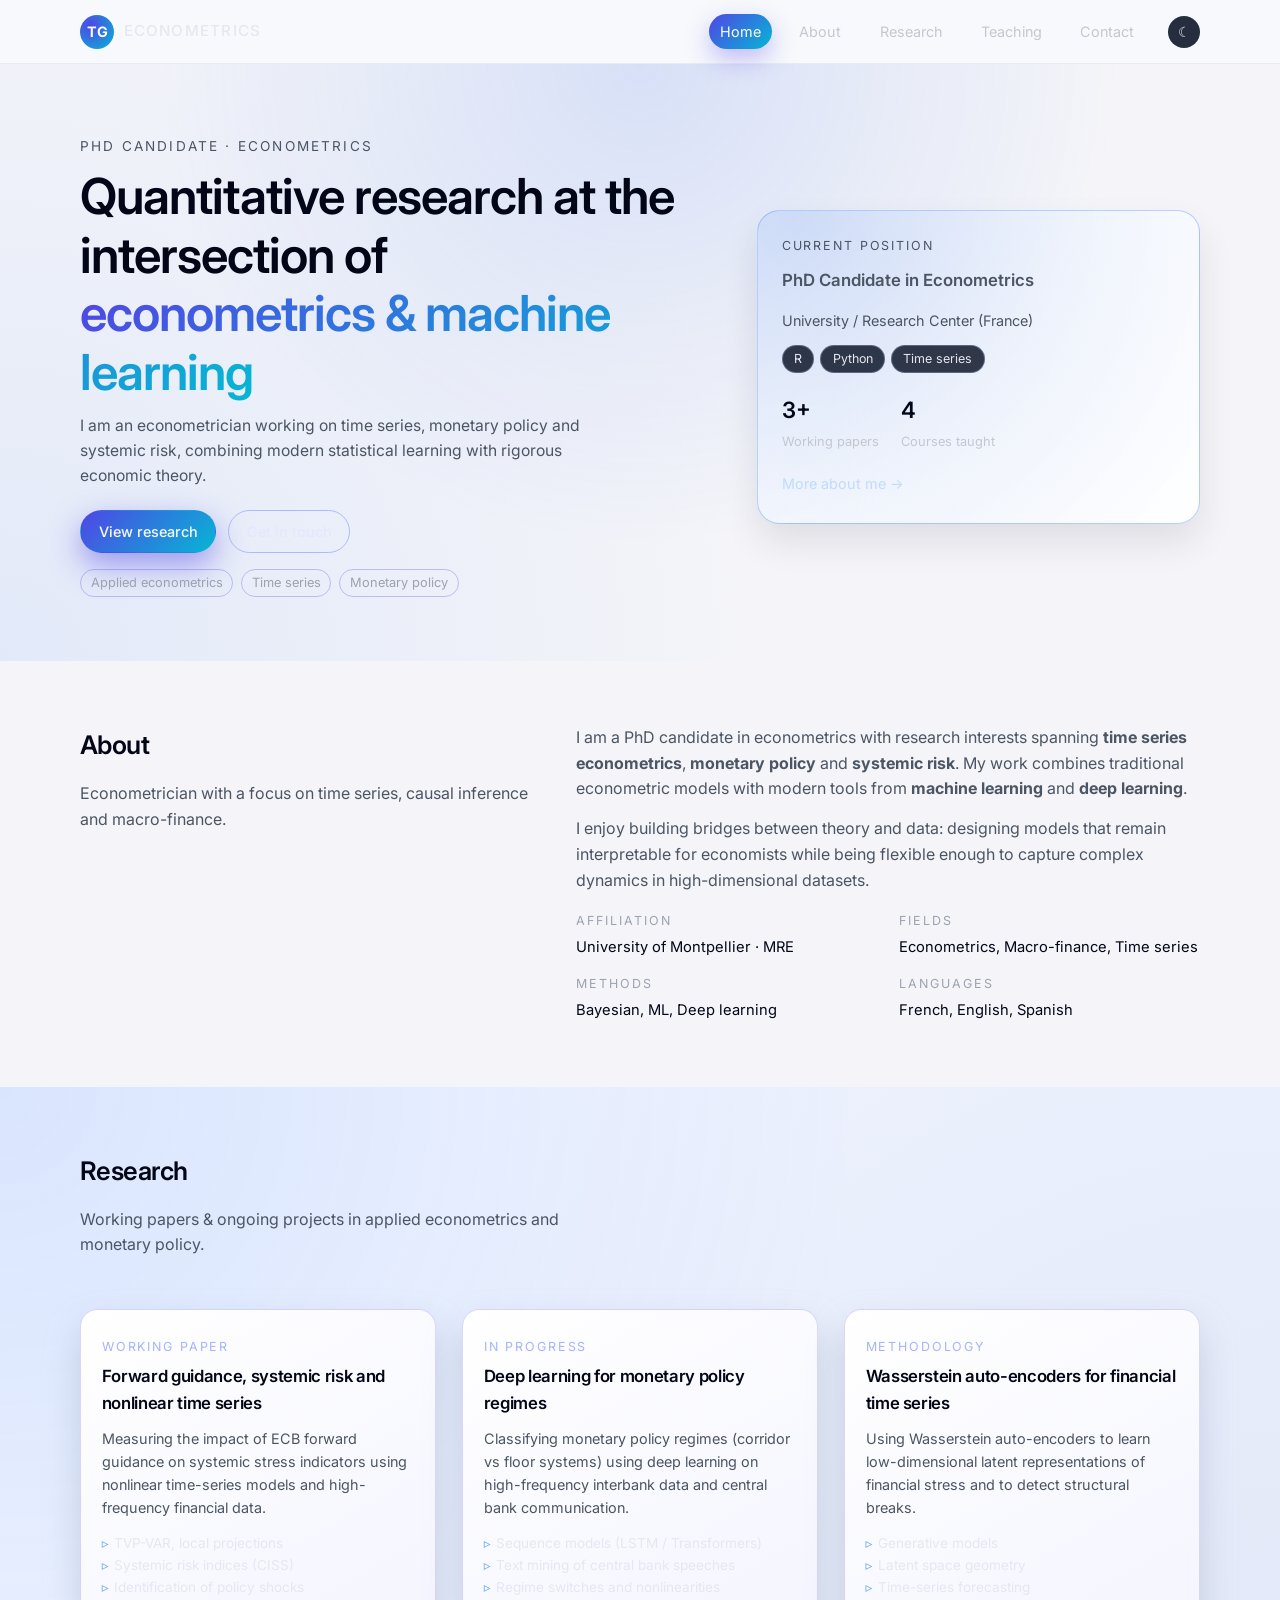
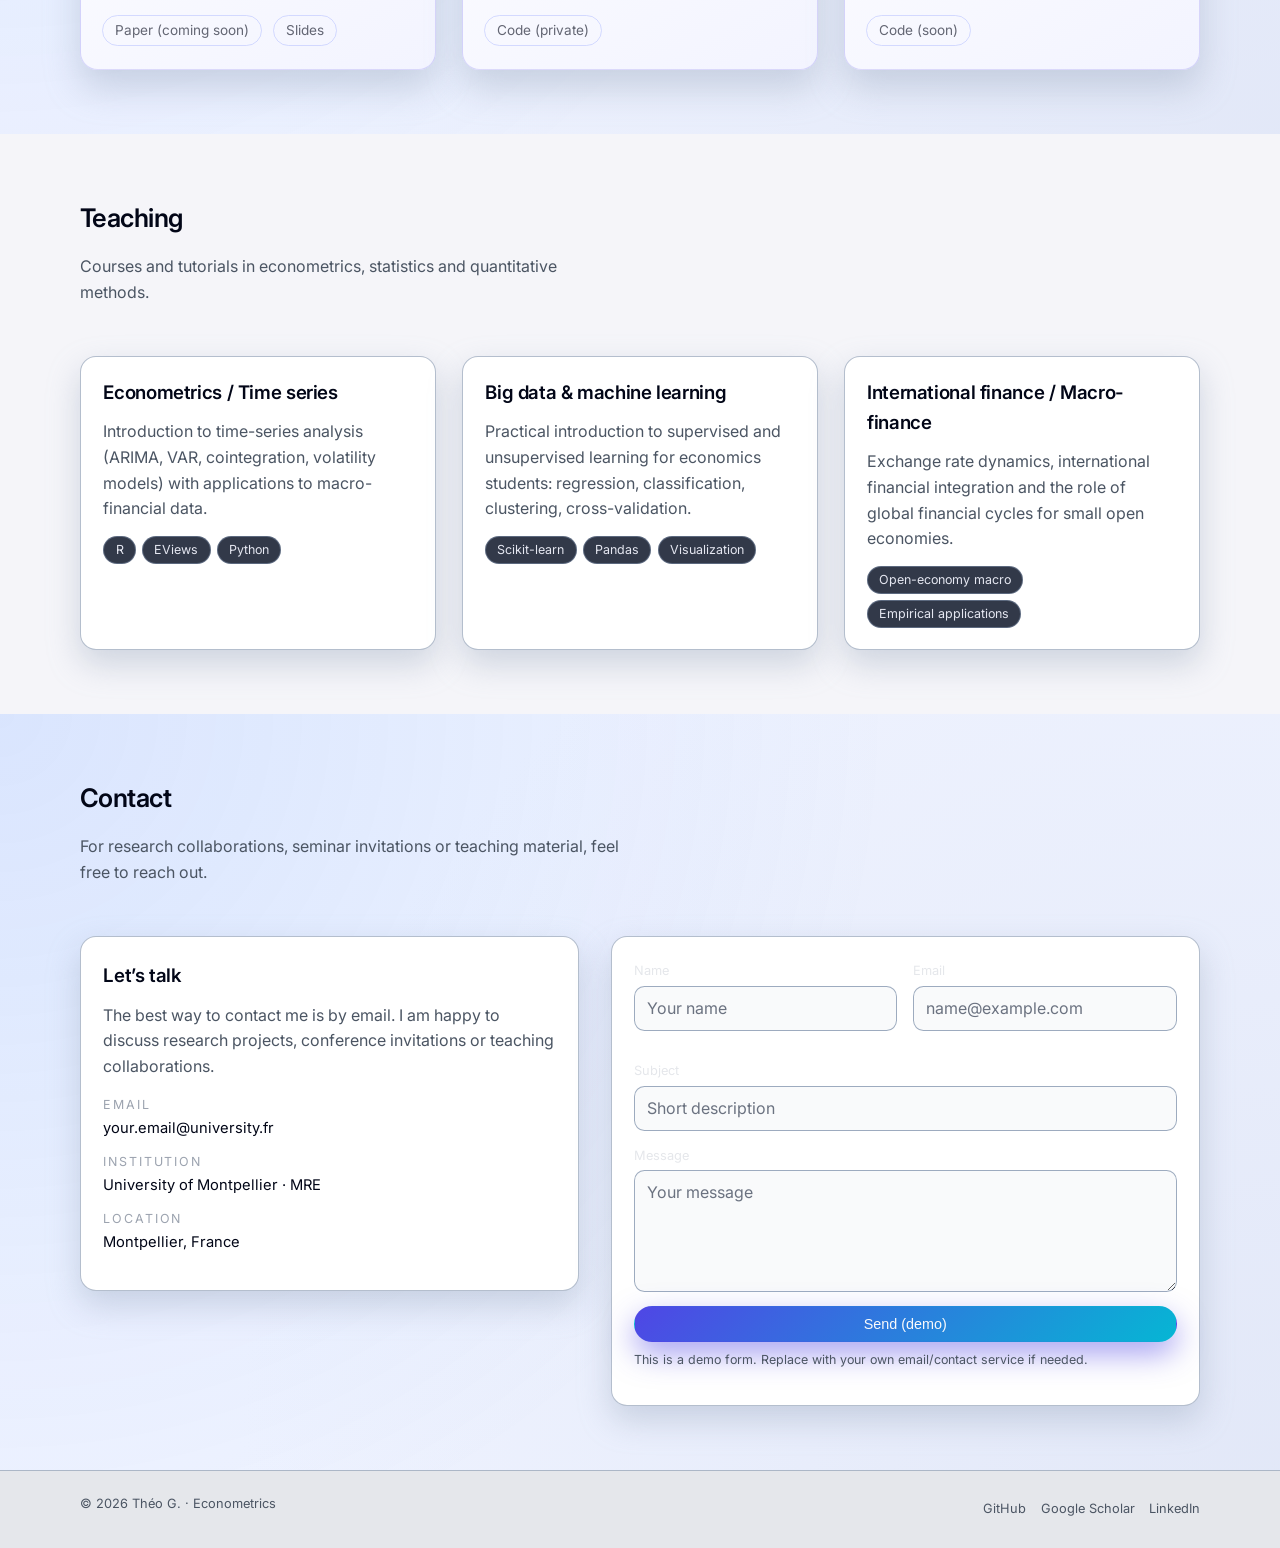
==== index.html @ ad85ff0b "Move website files to repository root for GitHub Pages" ====
<!DOCTYPE html>
<html lang="en">
<head>
  <meta charset="UTF-8" />
  <meta name="viewport" content="width=device-width, initial-scale=1.0" />
  <title>Théo G. | PhD Candidate in Econometrics</title>
  <meta name="description" content="Personal website of a PhD candidate in econometrics: research, teaching, and projects in applied econometrics and machine learning." />
  <link rel="stylesheet" href="style.css" />
  <link rel="preconnect" href="https://fonts.googleapis.com" />
  <link rel="preconnect" href="https://fonts.gstatic.com" crossorigin />
  <link href="https://fonts.googleapis.com/css2?family=Inter:wght@300;400;500;600;700&display=swap" rel="stylesheet" />
  <script defer src="script.js"></script>
</head>
<body>
  <!-- ================= HEADER / NAV ================= -->
  <header class="site-header">
    <div class="container header-inner">
      <div class="logo">
        <span class="logo-symbol">TG</span>
        <span class="logo-text">Econometrics</span>
      </div>

      <button class="nav-toggle" aria-label="Toggle navigation">
        <span class="nav-toggle-bar"></span>
        <span class="nav-toggle-bar"></span>
      </button>

      <nav class="site-nav">
        <a href="#hero" class="nav-link active">Home</a>
        <a href="#about" class="nav-link">About</a>
        <a href="#research" class="nav-link">Research</a>
        <a href="#teaching" class="nav-link">Teaching</a>
        <a href="#contact" class="nav-link">Contact</a>
        <button class="theme-toggle" aria-label="Toggle dark mode">
          <span class="theme-icon">☾</span>
        </button>
      </nav>
    </div>
  </header>

  <!-- ================= HERO ================= -->
  <main>
    <section id="hero" class="hero">
      <div class="container hero-inner">
        <div class="hero-text fade-in">
          <p class="hero-overline">PhD Candidate · Econometrics</p>
          <h1>Quantitative research at the intersection of<br><span class="accent">econometrics & machine learning</span></h1>
          <p class="hero-subtitle">
            I am an econometrician working on time series, monetary policy and systemic risk,
            combining modern statistical learning with rigorous economic theory.
          </p>
          <div class="hero-actions">
            <a href="#research" class="btn primary">View research</a>
            <a href="#contact" class="btn ghost">Get in touch</a>
          </div>
          <div class="hero-meta">
            <span>Applied econometrics</span>
            <span>Time series</span>
            <span>Monetary policy</span>
          </div>
        </div>
        <div class="hero-card fade-in delay-1">
          <div class="hero-card-inner">
            <p class="hero-card-title">Current position</p>
            <p class="hero-card-main">PhD Candidate in Econometrics</p>
            <p class="hero-card-sub">University / Research Center (France)</p>
            <div class="hero-pill-row">
              <span class="pill">R</span>
              <span class="pill">Python</span>
              <span class="pill">Time series</span>
            </div>
            <div class="hero-stats">
              <div class="stat">
                <span class="stat-value">3+</span>
                <span class="stat-label">Working papers</span>
              </div>
              <div class="stat">
                <span class="stat-value">4</span>
                <span class="stat-label">Courses taught</span>
              </div>
            </div>
            <a href="#about" class="hero-card-link">More about me →</a>
          </div>
        </div>
      </div>
    </section>

    <!-- ================= ABOUT ================= -->
    <section id="about" class="section">
      <div class="container section-inner two-columns">
        <div class="section-header fade-in">
          <h2>About</h2>
          <p class="section-subtitle">
            Econometrician with a focus on time series, causal inference and macro-finance.
          </p>
        </div>
        <div class="section-content fade-in delay-1">
          <p>
            I am a PhD candidate in econometrics with research interests spanning
            <strong>time series econometrics</strong>, <strong>monetary policy</strong> and
            <strong>systemic risk</strong>. My work combines traditional econometric models
            with modern tools from <strong>machine learning</strong> and
            <strong>deep learning</strong>.
          </p>
          <p>
            I enjoy building bridges between theory and data: designing models that remain
            interpretable for economists while being flexible enough to capture complex
            dynamics in high-dimensional datasets.
          </p>
          <div class="info-grid">
            <div class="info-item">
              <span class="info-label">Affiliation</span>
              <span class="info-value">University of Montpellier · MRE</span>
            </div>
            <div class="info-item">
              <span class="info-label">Fields</span>
              <span class="info-value">Econometrics, Macro-finance, Time series</span>
            </div>
            <div class="info-item">
              <span class="info-label">Methods</span>
              <span class="info-value">Bayesian, ML, Deep learning</span>
            </div>
            <div class="info-item">
              <span class="info-label">Languages</span>
              <span class="info-value">French, English, Spanish</span>
            </div>
          </div>
        </div>
      </div>
    </section>

    <!-- ================= RESEARCH ================= -->
    <section id="research" class="section section-alt">
      <div class="container section-inner">
        <div class="section-header fade-in">
          <h2>Research</h2>
          <p class="section-subtitle">
            Working papers & ongoing projects in applied econometrics and monetary policy.
          </p>
        </div>

        <div class="cards-grid">
          <article class="card fade-in delay-1">
            <div class="card-tag">Working paper</div>
            <h3 class="card-title">Forward guidance, systemic risk and nonlinear time series</h3>
            <p class="card-text">
              Measuring the impact of ECB forward guidance on systemic stress indicators
              using nonlinear time-series models and high-frequency financial data.
            </p>
            <ul class="card-meta-list">
              <li>TVP-VAR, local projections</li>
              <li>Systemic risk indices (CISS)</li>
              <li>Identification of policy shocks</li>
            </ul>
            <div class="card-links">
              <a href="#" class="card-link disabled">Paper (coming soon)</a>
              <a href="#" class="card-link disabled">Slides</a>
            </div>
          </article>

          <article class="card fade-in delay-2">
            <div class="card-tag">In progress</div>
            <h3 class="card-title">Deep learning for monetary policy regimes</h3>
            <p class="card-text">
              Classifying monetary policy regimes (corridor vs floor systems) using
              deep learning on high-frequency interbank data and central bank communication.
            </p>
            <ul class="card-meta-list">
              <li>Sequence models (LSTM / Transformers)</li>
              <li>Text mining of central bank speeches</li>
              <li>Regime switches and nonlinearities</li>
            </ul>
            <div class="card-links">
              <a href="#" class="card-link disabled">Code (private)</a>
            </div>
          </article>

          <article class="card fade-in delay-3">
            <div class="card-tag">Methodology</div>
            <h3 class="card-title">Wasserstein auto-encoders for financial time series</h3>
            <p class="card-text">
              Using Wasserstein auto-encoders to learn low-dimensional latent
              representations of financial stress and to detect structural breaks.
            </p>
            <ul class="card-meta-list">
              <li>Generative models</li>
              <li>Latent space geometry</li>
              <li>Time-series forecasting</li>
            </ul>
            <div class="card-links">
              <a href="#" class="card-link disabled">Code (soon)</a>
            </div>
          </article>
        </div>
      </div>
    </section>

    <!-- ================= TEACHING ================= -->
    <section id="teaching" class="section">
      <div class="container section-inner">
        <div class="section-header fade-in">
          <h2>Teaching</h2>
          <p class="section-subtitle">
            Courses and tutorials in econometrics, statistics and quantitative methods.
          </p>
        </div>

        <div class="teaching-grid">
          <div class="teaching-item fade-in delay-1">
            <h3>Econometrics / Time series</h3>
            <p>
              Introduction to time-series analysis (ARIMA, VAR, cointegration, volatility models)
              with applications to macro-financial data.
            </p>
            <ul class="pill-list">
              <li class="pill">R</li>
              <li class="pill">EViews</li>
              <li class="pill">Python</li>
            </ul>
          </div>
          <div class="teaching-item fade-in delay-2">
            <h3>Big data & machine learning</h3>
            <p>
              Practical introduction to supervised and unsupervised learning for economics
              students: regression, classification, clustering, cross-validation.
            </p>
            <ul class="pill-list">
              <li class="pill">Scikit-learn</li>
              <li class="pill">Pandas</li>
              <li class="pill">Visualization</li>
            </ul>
          </div>
          <div class="teaching-item fade-in delay-3">
            <h3>International finance / Macro-finance</h3>
            <p>
              Exchange rate dynamics, international financial integration and the role
              of global financial cycles for small open economies.
            </p>
            <ul class="pill-list">
              <li class="pill">Open-economy macro</li>
              <li class="pill">Empirical applications</li>
            </ul>
          </div>
        </div>
      </div>
    </section>

    <!-- ================= CONTACT ================= -->
    <section id="contact" class="section section-alt">
      <div class="container section-inner">
        <div class="section-header fade-in">
          <h2>Contact</h2>
          <p class="section-subtitle">
            For research collaborations, seminar invitations or teaching material, feel free to reach out.
          </p>
        </div>

        <div class="contact-layout">
          <div class="contact-card fade-in delay-1">
            <h3>Let’s talk</h3>
            <p>
              The best way to contact me is by email. I am happy to discuss research projects,
              conference invitations or teaching collaborations.
            </p>
            <ul class="contact-list">
              <li>
                <span class="contact-label">Email</span>
                <a href="mailto:your.email@university.fr" class="contact-value">your.email@university.fr</a>
              </li>
              <li>
                <span class="contact-label">Institution</span>
                <span class="contact-value">University of Montpellier · MRE</span>
              </li>
              <li>
                <span class="contact-label">Location</span>
                <span class="contact-value">Montpellier, France</span>
              </li>
            </ul>
          </div>

          <form class="contact-form fade-in delay-2" onsubmit="return false;">
            <div class="form-row">
              <div class="form-field">
                <label for="name">Name</label>
                <input id="name" type="text" placeholder="Your name" />
              </div>
              <div class="form-field">
                <label for="email">Email</label>
                <input id="email" type="email" placeholder="name@example.com" />
              </div>
            </div>
            <div class="form-field">
              <label for="subject">Subject</label>
              <input id="subject" type="text" placeholder="Short description" />
            </div>
            <div class="form-field">
              <label for="message">Message</label>
              <textarea id="message" rows="4" placeholder="Your message"></textarea>
            </div>
            <button type="submit" class="btn primary full-width">Send (demo)</button>
            <p class="form-hint">This is a demo form. Replace with your own email/contact service if needed.</p>
          </form>
        </div>
      </div>
    </section>
  </main>

  <!-- ================= FOOTER ================= -->
  <footer class="site-footer">
    <div class="container footer-inner">
      <p>© <span id="year"></span> Théo G. · Econometrics</p>
      <div class="footer-links">
        <a href="https://github.com/your-github" target="_blank" rel="noreferrer">GitHub</a>
        <a href="#" target="_blank" rel="noreferrer">Google Scholar</a>
        <a href="#" target="_blank" rel="noreferrer">LinkedIn</a>
      </div>
    </div>
  </footer>
</body>
</html>
---- style.css ----
/* =============== RESET & BASE =============== */

*,
*::before,
*::after {
  box-sizing: border-box;
}

html {
  scroll-behavior: smooth;
}

body {
  margin: 0;
  font-family: "Inter", system-ui, -apple-system, BlinkMacSystemFont, "Segoe UI", sans-serif;
  background: #050811;
  color: #f5f5f7;
  line-height: 1.6;
}

/* Container */

.container {
  width: min(1120px, 100% - 2.5rem);
  margin-inline: auto;
}

/* Typography */

h1, h2, h3, h4 {
  margin: 0 0 0.6em;
  font-weight: 600;
  letter-spacing: -0.02em;
}

p {
  margin: 0 0 0.9em;
  color: #c4c7d2;
}

a {
  color: inherit;
  text-decoration: none;
}

section {
  scroll-margin-top: 80px;
}

/* =============== HEADER =============== */

.site-header {
  position: sticky;
  top: 0;
  z-index: 100;
  backdrop-filter: blur(16px);
  background: rgba(5, 8, 17, 0.82);
  border-bottom: 1px solid rgba(255, 255, 255, 0.04);
}

.header-inner {
  display: flex;
  align-items: center;
  justify-content: space-between;
  padding-block: 0.9rem;
}

/* Logo */

.logo {
  display: inline-flex;
  align-items: center;
  gap: 0.6rem;
}

.logo-symbol {
  width: 34px;
  height: 34px;
  border-radius: 999px;
  background: radial-gradient(circle at 30% 30%, #4f46e5, #06b6d4);
  display: inline-flex;
  align-items: center;
  justify-content: center;
  font-weight: 700;
  font-size: 0.9rem;
}

.logo-text {
  font-weight: 500;
  font-size: 0.95rem;
  letter-spacing: 0.08em;
  text-transform: uppercase;
  color: #e5e7f1;
}

/* Navigation */

.site-nav {
  display: flex;
  align-items: center;
  gap: 1rem;
}

.nav-link {
  font-size: 0.9rem;
  padding: 0.35rem 0.7rem;
  border-radius: 999px;
  color: #c4c7d2;
  transition: background 0.2s ease, color 0.2s ease, transform 0.15s ease;
}

.nav-link:hover {
  background: rgba(148, 163, 255, 0.18);
  color: #e5e7ff;
  transform: translateY(-1px);
}

.nav-link.active {
  background: linear-gradient(135deg, #4f46e5, #06b6d4);
  color: #fff;
  box-shadow: 0 10px 25px rgba(79, 70, 229, 0.35);
}

/* Theme toggle */

.theme-toggle {
  border: none;
  outline: none;
  cursor: pointer;
  width: 32px;
  height: 32px;
  border-radius: 999px;
  background: rgba(15, 23, 42, 0.9);
  display: inline-flex;
  align-items: center;
  justify-content: center;
  font-size: 0.9rem;
  color: #e5e7f1;
  margin-left: 0.4rem;
  transition: background 0.2s ease, transform 0.15s ease;
}

.theme-toggle:hover {
  background: rgba(30, 64, 175, 0.9);
  transform: translateY(-1px);
}

/* Mobile nav toggle */

.nav-toggle {
  display: none;
  background: none;
  border: none;
  cursor: pointer;
  padding: 0.25rem;
}

.nav-toggle-bar {
  display: block;
  width: 22px;
  height: 2px;
  border-radius: 999px;
  background: #e5e7f1;
  margin: 4px 0;
}

/* =============== HERO =============== */

.hero {
  padding-block: 4.5rem 4rem;
  background: radial-gradient(circle at top, rgba(56, 189, 248, 0.1), transparent 55%),
              radial-gradient(circle at 10% 80%, rgba(129, 140, 248, 0.12), transparent 55%);
}

.hero-inner {
  display: grid;
  grid-template-columns: minmax(0, 2.1fr) minmax(0, 1.5fr);
  gap: 3.5rem;
  align-items: center;
}

.hero-overline {
  font-size: 0.85rem;
  text-transform: uppercase;
  letter-spacing: 0.16em;
  color: #a5b4fc;
  margin-bottom: 0.6rem;
}

.hero h1 {
  font-size: clamp(2.1rem, 2.4vw + 1.4rem, 3.1rem);
  line-height: 1.18;
  margin-bottom: 0.7rem;
}

.accent {
  background-image: linear-gradient(135deg, #4f46e5, #06b6d4);
  -webkit-background-clip: text;
  color: transparent;
}

.hero-subtitle {
  max-width: 34rem;
  font-size: 0.98rem;
}

.hero-actions {
  display: flex;
  flex-wrap: wrap;
  gap: 0.75rem;
  margin-top: 1.4rem;
  margin-bottom: 1rem;
}

.hero-meta {
  display: flex;
  flex-wrap: wrap;
  gap: 0.5rem;
  font-size: 0.8rem;
  color: #9ca3af;
}

.hero-meta span {
  padding: 0.18rem 0.6rem;
  border-radius: 999px;
  border: 1px solid rgba(148, 163, 255, 0.4);
}

/* Hero card */

.hero-card {
  position: relative;
}

.hero-card-inner {
  border-radius: 1.4rem;
  background: radial-gradient(circle at 10% 0, rgba(59, 130, 246, 0.32), rgba(15, 23, 42, 0.98));
  border: 1px solid rgba(148, 163, 255, 0.35);
  padding: 1.6rem 1.5rem;
  box-shadow:
    0 18px 40px rgba(15, 23, 42, 0.75),
    0 0 40px rgba(59, 130, 246, 0.16);
}

.hero-card-title {
  text-transform: uppercase;
  font-size: 0.78rem;
  letter-spacing: 0.15em;
  color: #c7d2fe;
}

.hero-card-main {
  font-size: 1.05rem;
  font-weight: 600;
  margin-top: 0.3rem;
}

.hero-card-sub {
  font-size: 0.9rem;
  color: #e5e7eb;
}

.hero-pill-row {
  display: flex;
  flex-wrap: wrap;
  gap: 0.4rem;
  margin-block: 0.8rem 1.2rem;
}

.pill {
  display: inline-flex;
  align-items: center;
  justify-content: center;
  padding: 0.18rem 0.7rem;
  border-radius: 999px;
  background: rgba(15, 23, 42, 0.85);
  border: 1px solid rgba(191, 219, 254, 0.3);
  font-size: 0.78rem;
  color: #e5e7f1;
}

/* Hero stats */

.hero-stats {
  display: flex;
  gap: 1.4rem;
  margin-bottom: 1.1rem;
}

.stat-value {
  display: block;
  font-size: 1.4rem;
  font-weight: 600;
}

.stat-label {
  font-size: 0.8rem;
  color: #c4c7d2;
}

.hero-card-link {
  font-size: 0.9rem;
  color: #bfdbfe;
}

/* Buttons */

.btn {
  display: inline-flex;
  align-items: center;
  justify-content: center;
  padding: 0.55rem 1.1rem;
  border-radius: 999px;
  font-size: 0.9rem;
  font-weight: 500;
  border: 1px solid transparent;
  cursor: pointer;
  transition: background 0.2s ease, color 0.2s ease, transform 0.15s ease, box-shadow 0.2s ease, border-color 0.2s ease;
}

.btn.primary {
  background: linear-gradient(135deg, #4f46e5, #06b6d4);
  color: #f9fafb;
  box-shadow: 0 12px 30px rgba(79, 70, 229, 0.5);
}

.btn.primary:hover {
  transform: translateY(-1px);
  box-shadow: 0 18px 38px rgba(79, 70, 229, 0.55);
}

.btn.ghost {
  background: transparent;
  border-color: rgba(148, 163, 255, 0.7);
  color: #e5e7ff;
}

.btn.ghost:hover {
  background: rgba(30, 64, 175, 0.4);
  transform: translateY(-1px);
}

.btn.full-width {
  width: 100%;
}

/* =============== SECTIONS =============== */

.section {
  padding-block: 4rem;
}

.section-alt {
  background: radial-gradient(circle at 0 0, rgba(30, 64, 175, 0.24), transparent 60%),
              radial-gradient(circle at 100% 100%, rgba(8, 47, 73, 0.36), #020617 70%);
}

.section-inner {
  display: flex;
  flex-direction: column;
  gap: 2.3rem;
}

.section-header h2 {
  font-size: 1.6rem;
}

.section-subtitle {
  max-width: 34rem;
}

/* Two columns */

.two-columns {
  display: grid;
  grid-template-columns: minmax(0, 1.15fr) minmax(0, 1.6fr);
  gap: 3rem;
}

/* Info grid */

.info-grid {
  display: grid;
  grid-template-columns: repeat(auto-fit, minmax(210px, 1fr));
  gap: 0.9rem 1.4rem;
  margin-top: 1.1rem;
}

.info-label {
  display: block;
  font-size: 0.78rem;
  text-transform: uppercase;
  letter-spacing: 0.16em;
  color: #9ca3af;
  margin-bottom: 0.2rem;
}

.info-value {
  font-size: 0.92rem;
}

/* Cards grid (research) */

.cards-grid {
  display: grid;
  grid-template-columns: repeat(auto-fit, minmax(260px, 1fr));
  gap: 1.6rem;
}

.card {
  position: relative;
  border-radius: 1.1rem;
  padding: 1.4rem 1.3rem 1.4rem;
  background: linear-gradient(155deg, rgba(15, 23, 42, 0.98), rgba(15, 23, 42, 0.9));
  border: 1px solid rgba(148, 163, 255, 0.25);
  box-shadow: 0 16px 36px rgba(15, 23, 42, 0.85);
}

.card-tag {
  display: inline-block;
  font-size: 0.78rem;
  text-transform: uppercase;
  letter-spacing: 0.15em;
  color: #a5b4fc;
  margin-bottom: 0.4rem;
}

.card-title {
  font-size: 1.05rem;
}

.card-text {
  font-size: 0.9rem;
}

.card-meta-list {
  list-style: none;
  padding: 0;
  margin: 0.9rem 0 1rem;
  font-size: 0.85rem;
  color: #e5e7f1;
}

.card-meta-list li::before {
  content: "▹";
  color: #60a5fa;
  margin-right: 0.35rem;
}

.card-links {
  display: flex;
  flex-wrap: wrap;
  gap: 0.7rem;
  font-size: 0.85rem;
}

.card-link {
  padding: 0.25rem 0.75rem;
  border-radius: 999px;
  border: 1px solid rgba(148, 163, 255, 0.6);
}

.card-link.disabled {
  opacity: 0.6;
  cursor: default;
}

/* Teaching grid */

.teaching-grid {
  display: grid;
  grid-template-columns: repeat(auto-fit, minmax(260px, 1fr));
  gap: 1.6rem;
}

.teaching-item {
  border-radius: 1rem;
  padding: 1.3rem 1.4rem;
  background: rgba(15, 23, 42, 0.95);
  border: 1px solid rgba(75, 85, 99, 0.8);
}

.pill-list {
  list-style: none;
  padding: 0;
  margin: 0.5rem 0 0;
  display: flex;
  flex-wrap: wrap;
  gap: 0.4rem;
}

/* Contact */

.contact-layout {
  display: grid;
  grid-template-columns: minmax(0, 1.1fr) minmax(0, 1.3fr);
  gap: 2rem;
  align-items: flex-start;
}

.contact-card {
  border-radius: 1rem;
  padding: 1.5rem 1.4rem;
  border: 1px solid rgba(148, 163, 255, 0.4);
  background: rgba(15, 23, 42, 0.95);
  box-shadow: 0 14px 32px rgba(15, 23, 42, 0.9);
}

.contact-list {
  list-style: none;
  padding: 0;
  margin: 1rem 0 0;
}

.contact-list li {
  margin-bottom: 0.7rem;
}

.contact-label {
  display: block;
  font-size: 0.78rem;
  text-transform: uppercase;
  letter-spacing: 0.15em;
  color: #9ca3af;
}

.contact-value {
  font-size: 0.92rem;
}

/* Contact form */

.contact-form {
  border-radius: 1rem;
  padding: 1.5rem 1.4rem;
  background: rgba(15, 23, 42, 0.94);
  border: 1px solid rgba(55, 65, 81, 0.9);
}

.form-row {
  display: grid;
  grid-template-columns: repeat(2, minmax(0, 1fr));
  gap: 1rem;
  margin-bottom: 1rem;
}

.form-field {
  display: flex;
  flex-direction: column;
  gap: 0.25rem;
  margin-bottom: 0.9rem;
}

label {
  font-size: 0.8rem;
  color: #e5e7eb;
}

input,
textarea {
  border-radius: 0.65rem;
  border: 1px solid rgba(75, 85, 99, 0.9);
  background: rgba(15, 23, 42, 0.95);
  padding: 0.55rem 0.75rem;
  font: inherit;
  color: #f9fafb;
  outline: none;
  transition: border-color 0.18s ease, box-shadow 0.18s ease, background 0.18s ease;
}

input::placeholder,
textarea::placeholder {
  color: #6b7280;
}

input:focus,
textarea:focus {
  border-color: #4f46e5;
  box-shadow: 0 0 0 1px rgba(79, 70, 229, 0.4);
}

textarea {
  resize: vertical;
}

.form-hint {
  font-size: 0.78rem;
  color: #9ca3af;
  margin-top: 0.5rem;
}

/* =============== FOOTER =============== */

.site-footer {
  border-top: 1px solid rgba(31, 41, 55, 0.9);
  background: #020617;
  padding-block: 1.4rem;
}

.footer-inner {
  display: flex;
  align-items: center;
  justify-content: space-between;
  gap: 1rem;
  font-size: 0.8rem;
  color: #6b7280;
}

.footer-links {
  display: flex;
  gap: 0.9rem;
}

.footer-links a {
  color: #9ca3af;
}

.footer-links a:hover {
  color: #e5e7eb;
}

/* =============== ANIMATIONS =============== */

.fade-in {
  opacity: 0;
  transform: translateY(14px);
  transition: opacity 0.55s ease, transform 0.55s ease;
}

.fade-in.visible {
  opacity: 1;
  transform: translateY(0);
}

.delay-1 {
  transition-delay: 0.15s;
}

.delay-2 {
  transition-delay: 0.3s;
}

.delay-3 {
  transition-delay: 0.45s;
}

/* =============== LIGHT THEME =============== */

body.light-theme {
  background: #f5f5f9;
  color: #020617;
}

body.light-theme .site-header {
  background: rgba(248, 250, 252, 0.9);
  border-bottom-color: rgba(15, 23, 42, 0.06);
}

body.light-theme .logo-symbol {
  background: radial-gradient(circle at 30% 30%, #4f46e5, #06b6d4);
  color: #f9fafb;
}

body.light-theme p {
  color: #4b5563;
}

body.light-theme .hero {
  background: radial-gradient(circle at top, rgba(37, 99, 235, 0.14), transparent 55%),
              radial-gradient(circle at 0 100%, rgba(59, 130, 246, 0.1), transparent 55%);
}

body.light-theme .hero-card-inner {
  background: radial-gradient(circle at 10% 0, rgba(59, 130, 246, 0.14), #ffffff);
  border-color: rgba(59, 130, 246, 0.35);
  box-shadow: 0 18px 35px rgba(15, 23, 42, 0.1);
}

body.light-theme .hero-meta span {
  border-color: rgba(79, 70, 229, 0.3);
}

body.light-theme .section-alt {
  background: radial-gradient(circle at 0 0, rgba(59, 130, 246, 0.12), transparent 60%),
              radial-gradient(circle at 100% 100%, rgba(37, 99, 235, 0.09), #eff3ff 70%);
}

body.light-theme .card {
  background: linear-gradient(150deg, #ffffff, #f3f4ff);
  border-color: rgba(79, 70, 229, 0.2);
  box-shadow: 0 18px 35px rgba(148, 163, 184, 0.4);
}

body.light-theme .teaching-item,
body.light-theme .contact-card,
body.light-theme .contact-form {
  background: #ffffff;
  border-color: rgba(148, 163, 184, 0.7);
  box-shadow: 0 14px 32px rgba(148, 163, 184, 0.4);
}

body.light-theme .site-footer {
  background: #e5e7eb;
  border-top-color: rgba(148, 163, 184, 0.7);
}

body.light-theme .footer-inner {
  color: #4b5563;
}

body.light-theme .footer-links a {
  color: #4b5563;
}

body.light-theme input,
body.light-theme textarea {
  background: #f9fafb;
  border-color: rgba(148, 163, 184, 0.9);
  color: #020617;
}

/* =============== RESPONSIVE =============== */

@media (max-width: 800px) {
  .hero-inner {
    grid-template-columns: 1fr;
  }

  .hero-card {
    order: -1;
  }

  .two-columns,
  .contact-layout {
    grid-template-columns: 1fr;
  }

  .header-inner {
    padding-block: 0.65rem;
  }

  .site-nav {
    position: absolute;
    inset-inline: 0;
    top: 100%;
    background: rgba(5, 8, 17, 0.98);
    padding: 0.5rem 1.25rem 0.9rem;
    flex-direction: column;
    align-items: flex-start;
    transform-origin: top;
    transform: scaleY(0.9);
    opacity: 0;
    pointer-events: none;
    gap: 0.4rem;
    transition: opacity 0.2s ease, transform 0.2s ease;
  }

  body.light-theme .site-nav {
    background: rgba(248, 250, 252, 0.98);
  }

  .site-nav.open {
    opacity: 1;
    pointer-events: auto;
    transform: scaleY(1);
  }

  .theme-toggle {
    align-self: flex-start;
    margin-top: 0.25rem;
  }

  .nav-toggle {
    display: block;
  }
}

@media (max-width: 600px) {
  .container {
    width: min(100% - 1.8rem, 100%);
  }

  .hero {
    padding-block: 3.2rem 3rem;
  }

  .section {
    padding-block: 3rem;
  }

  .hero-meta {
    gap: 0.4rem;
  }

  .hero-meta span {
    font-size: 0.76rem;
  }

  .form-row {
    grid-template-columns: 1fr;
  }

  .footer-inner {
    flex-direction: column;
    align-items: flex-start;
  }
}
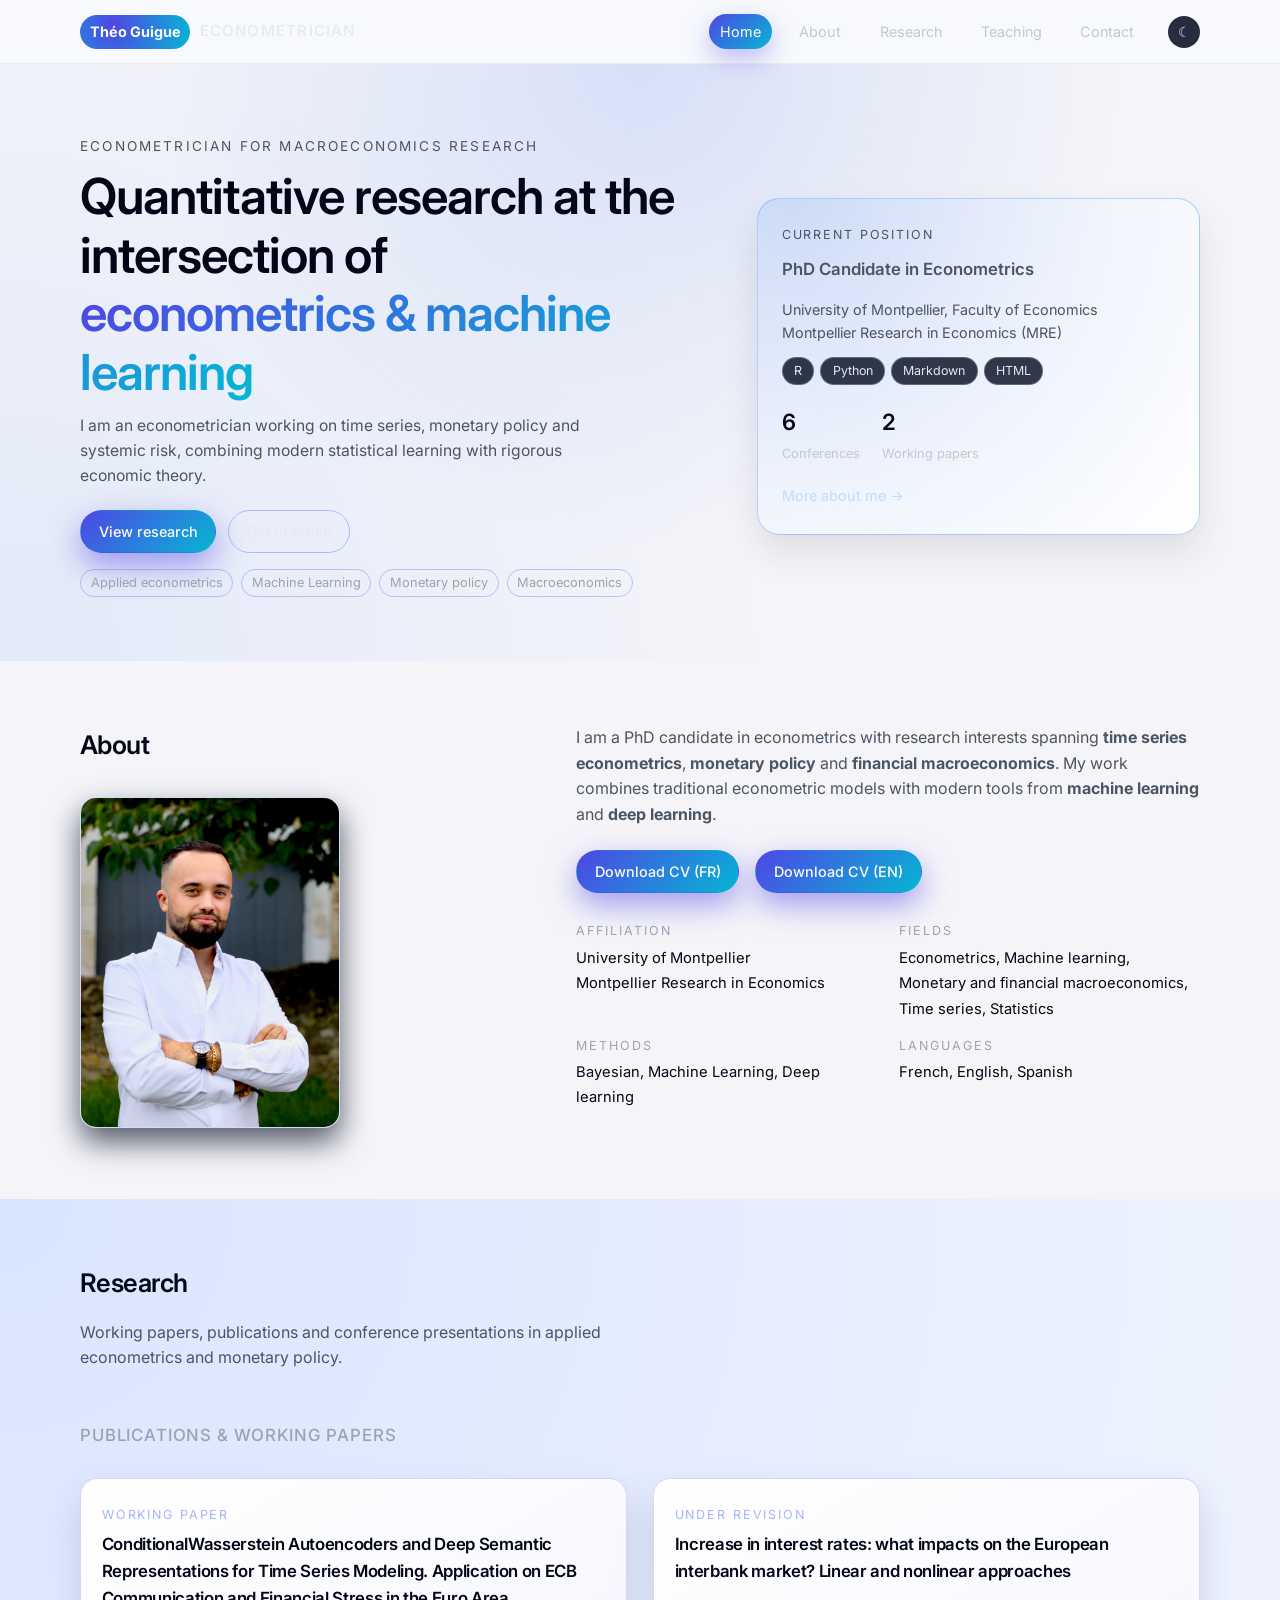
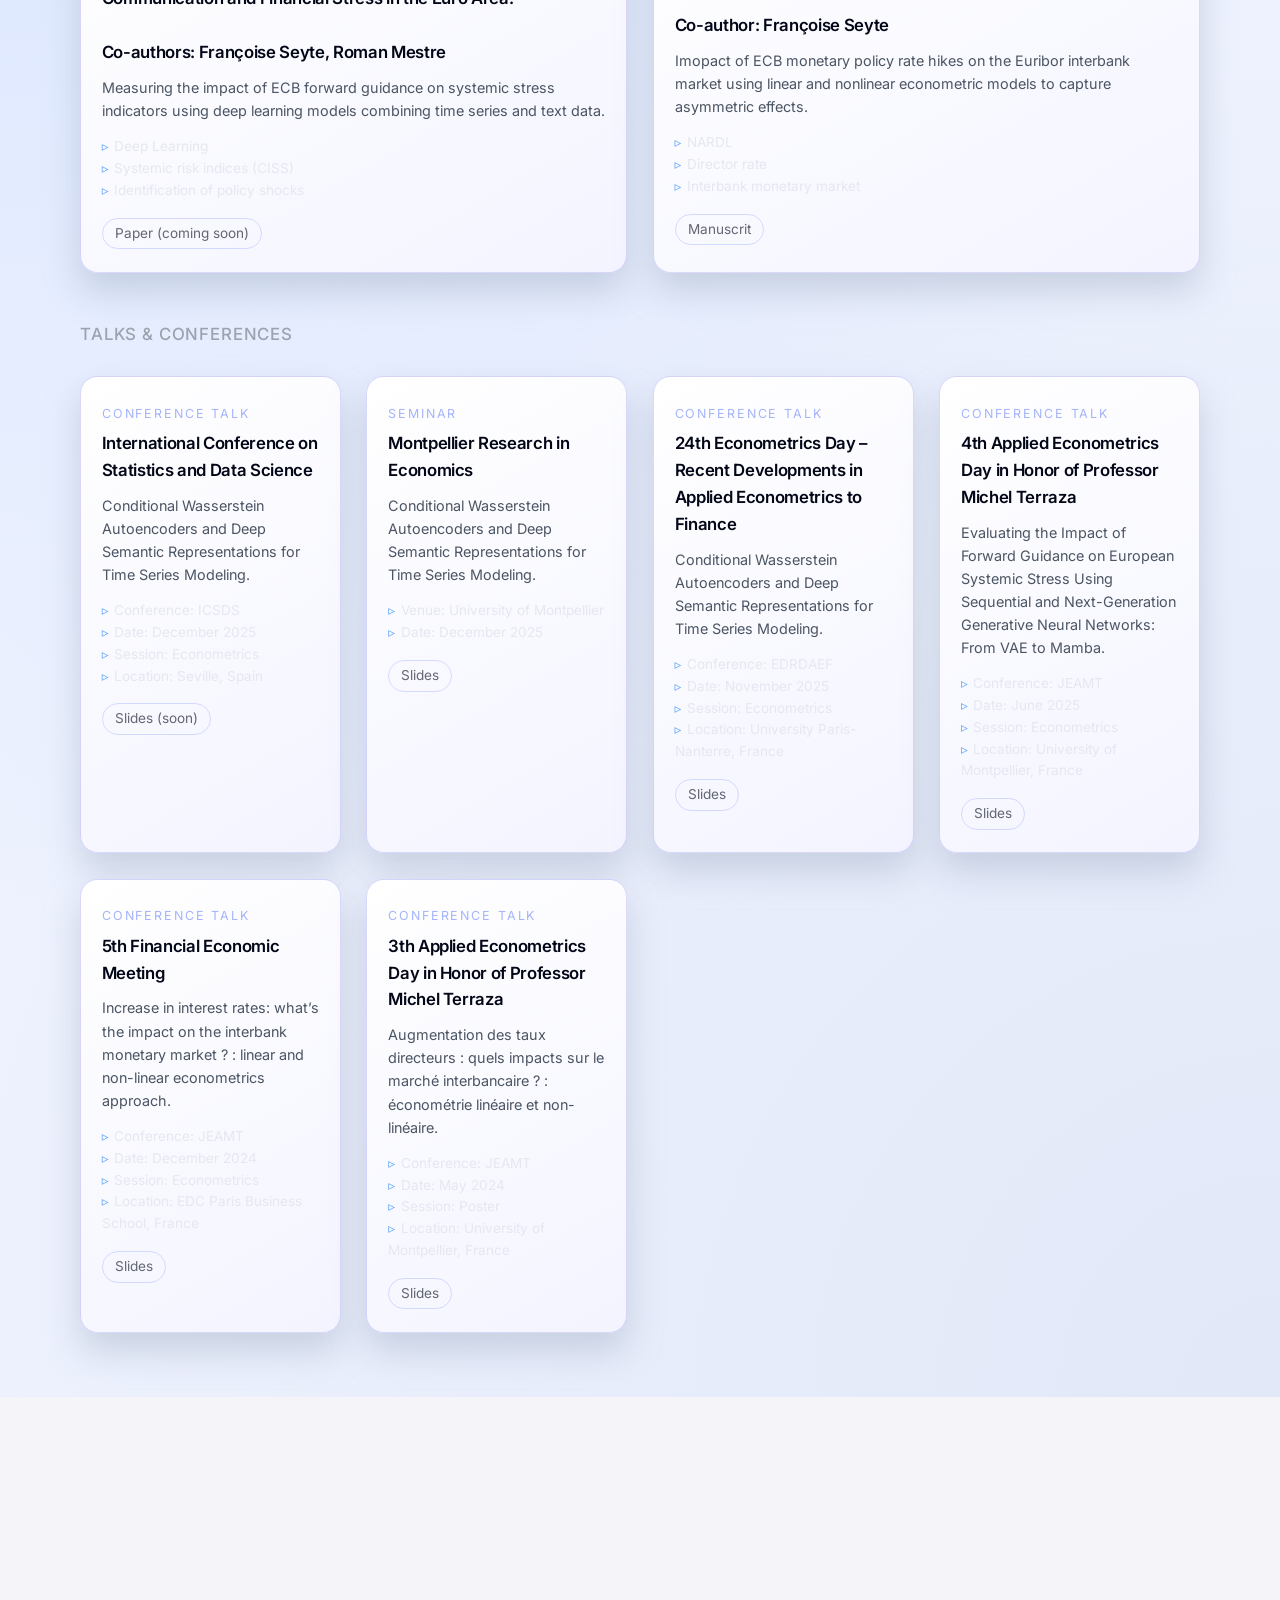
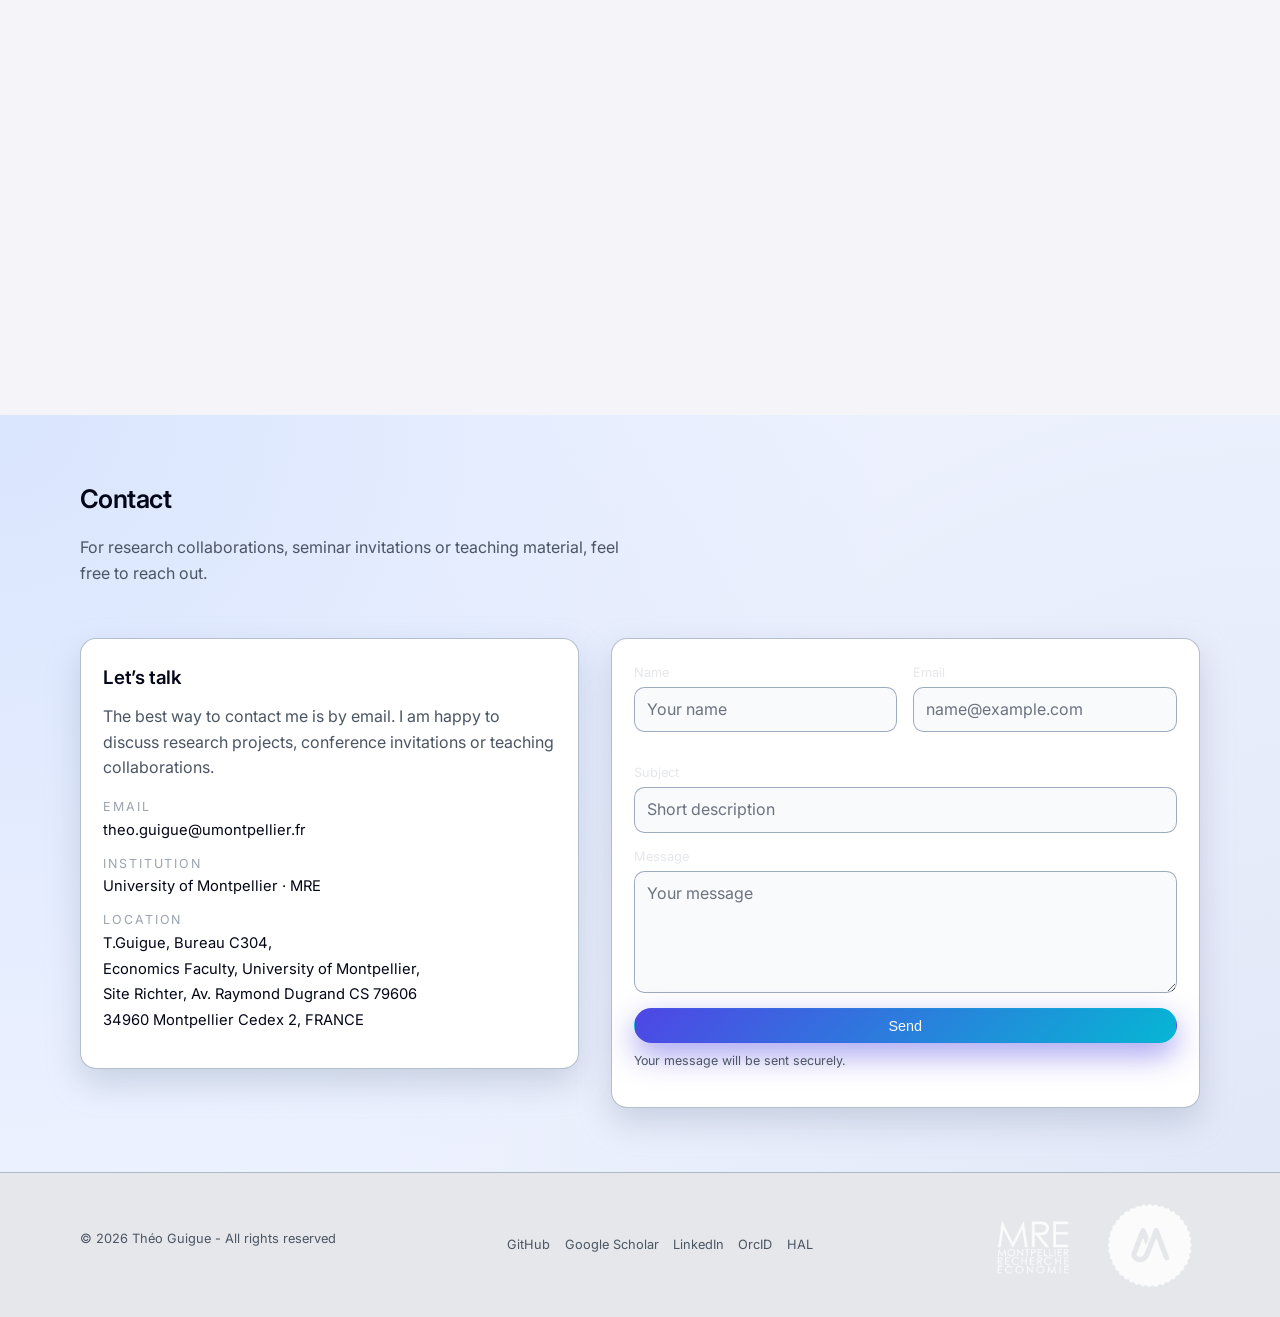
==== commit 56ff9b8f: "Update website: photo, banners, CV buttons, logos, research section" ====
--- a/index.html
+++ b/index.html
@@ -3,7 +3,7 @@
 <head>
   <meta charset="UTF-8" />
   <meta name="viewport" content="width=device-width, initial-scale=1.0" />
-  <title>Théo G. | PhD Candidate in Econometrics</title>
+  <title>Théo Guigue | PhD Candidate in Econometrics</title>
   <meta name="description" content="Personal website of a PhD candidate in econometrics: research, teaching, and projects in applied econometrics and machine learning." />
   <link rel="stylesheet" href="style.css" />
   <link rel="preconnect" href="https://fonts.googleapis.com" />
@@ -16,8 +16,8 @@
   <header class="site-header">
     <div class="container header-inner">
       <div class="logo">
-        <span class="logo-symbol">TG</span>
-        <span class="logo-text">Econometrics</span>
+        <span class="logo-symbol">Théo Guigue</span>
+        <span class="logo-text">Econometrician</span>
       </div>
 
       <button class="nav-toggle" aria-label="Toggle navigation">
@@ -43,7 +43,7 @@
     <section id="hero" class="hero">
       <div class="container hero-inner">
         <div class="hero-text fade-in">
-          <p class="hero-overline">PhD Candidate · Econometrics</p>
+          <p class="hero-overline">Econometrician for macroeconomics research</p>
           <h1>Quantitative research at the intersection of<br><span class="accent">econometrics & machine learning</span></h1>
           <p class="hero-subtitle">
             I am an econometrician working on time series, monetary policy and systemic risk,
@@ -55,29 +55,31 @@
           </div>
           <div class="hero-meta">
             <span>Applied econometrics</span>
-            <span>Time series</span>
+            <span>Machine Learning</span>
             <span>Monetary policy</span>
+            <span>Macroeconomics</span>
           </div>
         </div>
         <div class="hero-card fade-in delay-1">
           <div class="hero-card-inner">
             <p class="hero-card-title">Current position</p>
             <p class="hero-card-main">PhD Candidate in Econometrics</p>
-            <p class="hero-card-sub">University / Research Center (France)</p>
+            <p class="hero-card-sub">University of Montpellier, Faculty of Economics<br>Montpellier Research in Economics (MRE)</p>
             <div class="hero-pill-row">
               <span class="pill">R</span>
               <span class="pill">Python</span>
-              <span class="pill">Time series</span>
+              <span class="pill">Markdown</span>
+              <span class="pill">HTML</span>
             </div>
             <div class="hero-stats">
               <div class="stat">
-                <span class="stat-value">3+</span>
+                <span class="stat-value">6</span>
+                <span class="stat-label">Conferences</span>
+              </div>
+              <div class="stat">
+                <span class="stat-value">2</span>
                 <span class="stat-label">Working papers</span>
               </div>
-              <div class="stat">
-                <span class="stat-value">4</span>
-                <span class="stat-label">Courses taught</span>
-              </div>
             </div>
             <a href="#about" class="hero-card-link">More about me →</a>
           </div>
@@ -85,236 +87,394 @@
       </div>
     </section>
 
-    <!-- ================= ABOUT ================= -->
-    <section id="about" class="section">
-      <div class="container section-inner two-columns">
-        <div class="section-header fade-in">
-          <h2>About</h2>
-          <p class="section-subtitle">
-            Econometrician with a focus on time series, causal inference and macro-finance.
-          </p>
-        </div>
-        <div class="section-content fade-in delay-1">
-          <p>
-            I am a PhD candidate in econometrics with research interests spanning
-            <strong>time series econometrics</strong>, <strong>monetary policy</strong> and
-            <strong>systemic risk</strong>. My work combines traditional econometric models
-            with modern tools from <strong>machine learning</strong> and
-            <strong>deep learning</strong>.
-          </p>
-          <p>
-            I enjoy building bridges between theory and data: designing models that remain
-            interpretable for economists while being flexible enough to capture complex
-            dynamics in high-dimensional datasets.
-          </p>
-          <div class="info-grid">
-            <div class="info-item">
-              <span class="info-label">Affiliation</span>
-              <span class="info-value">University of Montpellier · MRE</span>
-            </div>
-            <div class="info-item">
-              <span class="info-label">Fields</span>
-              <span class="info-value">Econometrics, Macro-finance, Time series</span>
-            </div>
-            <div class="info-item">
-              <span class="info-label">Methods</span>
-              <span class="info-value">Bayesian, ML, Deep learning</span>
-            </div>
-            <div class="info-item">
-              <span class="info-label">Languages</span>
-              <span class="info-value">French, English, Spanish</span>
-            </div>
-          </div>
-        </div>
-      </div>
-    </section>
+ <!-- ================= ABOUT ================= -->
+<section id="about" class="section">
+  <div class="container section-inner two-columns">
+    <div class="section-header fade-in">
+      <h2>About</h2>
+      <img class="about-photo" src="images/portrait.jpg" alt="Portrait of Théo Guigue">
+    </div>
+
+    <div class="section-content fade-in delay-1">
+      <p>
+        I am a PhD candidate in econometrics with research interests spanning
+        <strong>time series econometrics</strong>, <strong>monetary policy</strong> and
+        <strong>financial macroeconomics</strong>. My work combines traditional econometric models
+        with modern tools from <strong>machine learning</strong> and
+        <strong>deep learning</strong>.
+      </p>
+
+      <!-- 🔥 BOUTONS CV 🔥 -->
+      <div class="cv-buttons">
+        <a href="cv/cv_english.pdf" class="btn primary" target="_blank">Download CV (FR)</a>
+        <a href="cv/cv_french.pdf" class="btn primary" target="_blank">Download CV (EN)</a>
+      </div>
+
+      <div class="info-grid">
+        <div class="info-item">
+          <span class="info-label">Affiliation</span>
+          <span class="info-value">University of Montpellier<br>Montpellier Research in Economics</span>
+        </div>
+        <div class="info-item">
+          <span class="info-label">Fields</span>
+          <span class="info-value">Econometrics, Machine learning, Monetary and financial macroeconomics, Time series, Statistics</span>
+        </div>
+        <div class="info-item">
+          <span class="info-label">Methods</span>
+          <span class="info-value">Bayesian, Machine Learning, Deep learning</span>
+        </div>
+        <div class="info-item">
+          <span class="info-label">Languages</span>
+          <span class="info-value">French, English, Spanish</span>
+        </div>
+      </div>
+    </div>
+  </div>
+</section>
+
 
     <!-- ================= RESEARCH ================= -->
-    <section id="research" class="section section-alt">
-      <div class="container section-inner">
-        <div class="section-header fade-in">
-          <h2>Research</h2>
-          <p class="section-subtitle">
-            Working papers & ongoing projects in applied econometrics and monetary policy.
-          </p>
-        </div>
-
+<section id="research" class="section section-alt">
+  <div class="container section-inner">
+    <div class="section-header fade-in">
+      <h2>Research</h2>
+      <p class="section-subtitle">
+        Working papers, publications and conference presentations in applied econometrics and monetary policy.
+      </p>
+    </div>
+
+    <div class="research-layout">
+      <!-- ========= Publications & Working Papers ========= -->
+      <div class="research-column fade-in delay-1">
+        <h3 class="research-subtitle">Publications & Working Papers</h3>
         <div class="cards-grid">
-          <article class="card fade-in delay-1">
+          <article class="card">
             <div class="card-tag">Working paper</div>
-            <h3 class="card-title">Forward guidance, systemic risk and nonlinear time series</h3>
+            <h3 class="card-title">ConditionalWasserstein Autoencoders and Deep Semantic Representations for Time Series Modeling. Application on ECB Communication and Financial Stress in the Euro Area.<br><br>Co-authors: Françoise Seyte, Roman Mestre</h3>
             <p class="card-text">
               Measuring the impact of ECB forward guidance on systemic stress indicators
-              using nonlinear time-series models and high-frequency financial data.
-            </p>
-            <ul class="card-meta-list">
-              <li>TVP-VAR, local projections</li>
+              using deep learning models combining time series and text data.
+            </p>
+            <ul class="card-meta-list">
+              <li>Deep Learning</li>
               <li>Systemic risk indices (CISS)</li>
               <li>Identification of policy shocks</li>
             </ul>
             <div class="card-links">
               <a href="#" class="card-link disabled">Paper (coming soon)</a>
+            </div>
+          </article>
+
+          <article class="card">
+            <div class="card-tag">Under revision</div>
+            <h3 class="card-title">Increase in interest rates: what impacts on the European interbank market? Linear and nonlinear approaches<br><br>Co-author: Françoise Seyte</h3>
+            <p class="card-text">
+              Imopact of ECB monetary policy rate hikes on the Euribor interbank market
+              using linear and nonlinear econometric models to capture asymmetric effects.
+            </p>
+            <ul class="card-meta-list">
+              <li>NARDL</li>
+              <li>Director rate</li>
+              <li>Interbank monetary market</li>
+            </ul>
+            <div class="card-links">
+              <a href="#" class="card-link disabled">Manuscrit</a>
+            </div>
+          </article>
+        </div>
+      </div>
+
+      <!-- ========= Talks & Conferences ========= -->
+      <div class="research-column fade-in delay-2">
+        <h3 class="research-subtitle">Talks & Conferences</h3>
+        <div class="cards-grid">
+          <!-- Exemple 1 -->
+          <article class="card">
+            <div class="card-tag">Conference talk</div>
+            <h3 class="card-title">International Conference on Statistics and Data Science</h3>
+            <p class="card-text">
+              Conditional Wasserstein Autoencoders and Deep Semantic Representations for Time Series Modeling.
+            </p>
+            <ul class="card-meta-list">
+              <li>Conference: ICSDS</li>
+              <li>Date: December 2025</li>
+              <li>Session: Econometrics</li>
+              <li>Location: Seville, Spain</li>
+            </ul>
+            <div class="card-links">
+              <a href="slides_conferences/ICSDS25.pdf" class="card-link disabled">Slides (soon)</a>
+            </div>
+          </article>
+
+          <!-- Exemple 2 -->
+          <article class="card">
+            <div class="card-tag">Seminar</div>
+            <h3 class="card-title">Montpellier Research in Economics</h3>
+            <p class="card-text">
+              Conditional Wasserstein Autoencoders and Deep Semantic Representations for Time Series Modeling.
+            </p>
+            <ul class="card-meta-list">
+              <li>Venue: University of Montpellier</li>
+              <li>Date: December 2025</li>
+            </ul>
+            <div class="card-links">
+              <a href="slides_conferences/Séminaire_MRE__dec__2025_.pdf" class="card-link disabled">Slides</a>
+            </div>
+          </article>
+
+          <article class="card">
+            <div class="card-tag">Conference talk</div>
+            <h3 class="card-title">24th Econometrics Day – Recent Developments in Applied Econometrics to Finance</h3>
+            <p class="card-text">
+              Conditional Wasserstein Autoencoders and Deep Semantic Representations for Time Series Modeling.
+            </p>
+            <ul class="card-meta-list">
+              <li>Conference: EDRDAEF</li>
+              <li>Date: November 2025</li>
+              <li>Session: Econometrics</li>
+              <li>Location: University Paris-Nanterre, France</li>
+            </ul>
+            <div class="card-links">
+              <a href="slides_conferences/RDAEF24-2.pdf" class="card-link disabled">Slides</a>
+            </div>
+          </article>
+
+          <article class="card">
+            <div class="card-tag">Conference talk</div>
+            <h3 class="card-title">4th Applied Econometrics Day in Honor of Professor Michel Terraza</h3>
+            <p class="card-text">
+              Evaluating the Impact of Forward Guidance on European Systemic Stress Using Sequential and Next-Generation Generative Neural Networks: From VAE to Mamba.
+            </p>
+            <ul class="card-meta-list">
+              <li>Conference: JEAMT</li>
+              <li>Date: June 2025</li>
+              <li>Session: Econometrics</li>
+              <li>Location: University of Montpellier, France</li>
+            </ul>
+            <div class="card-links">
+              <a href="slides_conferences/JEAMT4.pdf" class="card-link disabled">Slides</a>
+            </div>
+          </article>
+
+          <article class="card">
+            <div class="card-tag">Conference talk</div>
+            <h3 class="card-title">5th Financial Economic Meeting</h3>
+            <p class="card-text">
+              Increase in interest rates: what’s the impact on the interbank monetary market ? : linear and non-linear econometrics approach.
+            </p>
+            <ul class="card-meta-list">
+              <li>Conference: JEAMT</li>
+              <li>Date: December 2024</li>
+              <li>Session: Econometrics</li>
+              <li>Location: EDC Paris Business School, France</li>
+            </ul>
+            <div class="card-links">
+              <a href="slides_conferences/FEM24.pdf" class="card-link disabled">Slides</a>
+            </div>
+          </article>
+
+          <article class="card">
+            <div class="card-tag">Conference talk</div>
+            <h3 class="card-title">3th Applied Econometrics Day in Honor of Professor Michel Terraza</h3>
+            <p class="card-text">
+              Augmentation des taux directeurs : quels impacts sur le marché interbancaire ? : économétrie linéaire et non-linéaire.
+            </p>
+            <ul class="card-meta-list">
+              <li>Conference: JEAMT</li>
+              <li>Date: May 2024</li>
+              <li>Session: Poster</li>
+              <li>Location: University of Montpellier, France</li>
+            </ul>
+            <div class="card-links">
               <a href="#" class="card-link disabled">Slides</a>
             </div>
           </article>
 
-          <article class="card fade-in delay-2">
-            <div class="card-tag">In progress</div>
-            <h3 class="card-title">Deep learning for monetary policy regimes</h3>
-            <p class="card-text">
-              Classifying monetary policy regimes (corridor vs floor systems) using
-              deep learning on high-frequency interbank data and central bank communication.
-            </p>
-            <ul class="card-meta-list">
-              <li>Sequence models (LSTM / Transformers)</li>
-              <li>Text mining of central bank speeches</li>
-              <li>Regime switches and nonlinearities</li>
-            </ul>
-            <div class="card-links">
-              <a href="#" class="card-link disabled">Code (private)</a>
-            </div>
-          </article>
-
-          <article class="card fade-in delay-3">
-            <div class="card-tag">Methodology</div>
-            <h3 class="card-title">Wasserstein auto-encoders for financial time series</h3>
-            <p class="card-text">
-              Using Wasserstein auto-encoders to learn low-dimensional latent
-              representations of financial stress and to detect structural breaks.
-            </p>
-            <ul class="card-meta-list">
-              <li>Generative models</li>
-              <li>Latent space geometry</li>
-              <li>Time-series forecasting</li>
-            </ul>
-            <div class="card-links">
-              <a href="#" class="card-link disabled">Code (soon)</a>
-            </div>
-          </article>
-        </div>
-      </div>
-    </section>
-
-    <!-- ================= TEACHING ================= -->
-    <section id="teaching" class="section">
-      <div class="container section-inner">
-        <div class="section-header fade-in">
-          <h2>Teaching</h2>
-          <p class="section-subtitle">
-            Courses and tutorials in econometrics, statistics and quantitative methods.
-          </p>
-        </div>
-
-        <div class="teaching-grid">
-          <div class="teaching-item fade-in delay-1">
-            <h3>Econometrics / Time series</h3>
-            <p>
-              Introduction to time-series analysis (ARIMA, VAR, cointegration, volatility models)
-              with applications to macro-financial data.
-            </p>
-            <ul class="pill-list">
-              <li class="pill">R</li>
-              <li class="pill">EViews</li>
-              <li class="pill">Python</li>
-            </ul>
+          <!-- Tu pourras dupliquer ce bloc pour chaque nouvelle conférence -->
+          <!--
+          <article class="card">
+            <div class="card-tag">Conference talk</div>
+            <h3 class="card-title">[Title]</h3>
+            <p class="card-text">
+              [Short description of the talk.]
+            </p>
+            <ul class="card-meta-list">
+              <li>Conference: [Name]</li>
+              <li>Year: [Year]</li>
+            </ul>
+            <div class="card-links">
+              <a href="#" class="card-link disabled">Slides</a>
+            </div>
+          </article>
+          -->
+        </div>
+      </div>
+    </div>
+  </div>
+</section>
+
+
+<!-- ================= TEACHING ================= -->
+<section id="teaching" class="section">
+  <div class="container section-inner">
+    <div class="section-header fade-in">
+      <h2>Teaching</h2>
+      <p class="section-subtitle">
+        Courses and tutorials in econometrics, statistics and quantitative methods.
+      </p>
+    </div>
+
+    <div class="teaching-grid">
+
+      <!-- CURRENT -->
+      <div class="teaching-item fade-in delay-1">
+        <h3>
+          Inferential statistics
+          <span class="badge badge-current">Current</span>
+        </h3>
+        <p>
+          Second year, Faculty of Economics.<br><br>
+          Inferential statistics, covering estimation, confidence intervals, and hypothesis testing.
+          Students learn how to draw meaningful conclusions from data and apply statistical reasoning
+          to real-world empirical problems.
+        </p>
+        <ul class="pill-list">
+          <li class="pill"><a href="https://moodle.umontpellier.fr/enrol/index.php?id=12833" target="_blank">Moodle page</a></li>
+        </ul>
+      </div>
+
+      <!-- PAST -->
+      <div class="teaching-item fade-in delay-2">
+        <h3>
+          Econometrics
+          <span class="badge badge-past">Past</span>
+        </h3>
+        <p>
+          Third year, Faculty of Economics.<br><br>
+          Tutorials in econometrics, focusing on linear regression models,
+          model diagnostics, and practical applications using real-world datasets.
+        </p>
+        <ul class="pill-list">
+          <li class="pill"><a href="https://moodle.umontpellier.fr/course/view.php?id=31696" target="_blank">Moodle page</a></li>
+          <li class="pill"><a href="https://www.eviews.com/home.html" target="_blank">EViews</a></li>
+          <li class="pill"><a href="econometrics_ressources.html">My resources</a></li>
+        </ul>
+      </div>
+
+      <!-- PAST -->
+      <div class="teaching-item fade-in delay-3">
+        <h3>
+          Mathematics
+          <span class="badge badge-past">Past</span>
+        </h3>
+        <p>
+          First year, Faculty of Economics.<br><br>
+          Tutorials in mathematics for economists, covering calculus,
+          linear algebra, and optimization techniques relevant to economic modeling.
+        </p>
+        <ul class="pill-list">
+          <li class="pill"><a href="https://moodle.umontpellier.fr/course/view.php?id=36601" target="_blank">Moodle page</a></li>
+        </ul>
+      </div>
+
+    </div>
+  </div>
+</section>
+
+
+<!-- ================= CONTACT ================= -->
+<section id="contact" class="section section-alt">
+  <div class="container section-inner">
+    <div class="section-header fade-in">
+      <h2>Contact</h2>
+      <p class="section-subtitle">
+        For research collaborations, seminar invitations or teaching material, feel free to reach out.
+      </p>
+    </div>
+
+    <div class="contact-layout">
+      <div class="contact-card fade-in delay-1">
+        <h3>Let’s talk</h3>
+        <p>
+          The best way to contact me is by email. I am happy to discuss research projects,
+          conference invitations or teaching collaborations.
+        </p>
+        <ul class="contact-list">
+          <li>
+            <span class="contact-label">Email</span>
+            <a href="mailto:theo.guigue@umontpellier.fr" class="contact-value">theo.guigue@umontpellier.fr</a>
+          </li>
+          <li>
+            <span class="contact-label">Institution</span>
+            <span class="contact-value">University of Montpellier · MRE</span>
+          </li>
+          <li>
+            <span class="contact-label">Location</span>
+            <span class="contact-value">T.Guigue, Bureau C304,<br> 
+                                        Economics Faculty, University of Montpellier,<br>  
+                                        Site Richter, Av. Raymond Dugrand CS 79606<br>  
+                                        34960 Montpellier Cedex 2, FRANCE</span>
+          </li>
+        </ul>
+      </div>
+
+      <!-- FORMULAIRE FONCTIONNEL AVEC FORMSPREE -->
+      <form 
+        class="contact-form fade-in delay-2"
+        action="https://formspree.io/f/meoylbla"
+        method="POST"
+      >
+        <div class="form-row">
+          <div class="form-field">
+            <label for="name">Name</label>
+            <input id="name" name="name" type="text" placeholder="Your name" required />
           </div>
-          <div class="teaching-item fade-in delay-2">
-            <h3>Big data & machine learning</h3>
-            <p>
-              Practical introduction to supervised and unsupervised learning for economics
-              students: regression, classification, clustering, cross-validation.
-            </p>
-            <ul class="pill-list">
-              <li class="pill">Scikit-learn</li>
-              <li class="pill">Pandas</li>
-              <li class="pill">Visualization</li>
-            </ul>
+          <div class="form-field">
+            <label for="email">Email</label>
+            <input id="email" name="email" type="email" placeholder="name@example.com" required />
           </div>
-          <div class="teaching-item fade-in delay-3">
-            <h3>International finance / Macro-finance</h3>
-            <p>
-              Exchange rate dynamics, international financial integration and the role
-              of global financial cycles for small open economies.
-            </p>
-            <ul class="pill-list">
-              <li class="pill">Open-economy macro</li>
-              <li class="pill">Empirical applications</li>
-            </ul>
-          </div>
-        </div>
-      </div>
-    </section>
-
-    <!-- ================= CONTACT ================= -->
-    <section id="contact" class="section section-alt">
-      <div class="container section-inner">
-        <div class="section-header fade-in">
-          <h2>Contact</h2>
-          <p class="section-subtitle">
-            For research collaborations, seminar invitations or teaching material, feel free to reach out.
-          </p>
-        </div>
-
-        <div class="contact-layout">
-          <div class="contact-card fade-in delay-1">
-            <h3>Let’s talk</h3>
-            <p>
-              The best way to contact me is by email. I am happy to discuss research projects,
-              conference invitations or teaching collaborations.
-            </p>
-            <ul class="contact-list">
-              <li>
-                <span class="contact-label">Email</span>
-                <a href="mailto:your.email@university.fr" class="contact-value">your.email@university.fr</a>
-              </li>
-              <li>
-                <span class="contact-label">Institution</span>
-                <span class="contact-value">University of Montpellier · MRE</span>
-              </li>
-              <li>
-                <span class="contact-label">Location</span>
-                <span class="contact-value">Montpellier, France</span>
-              </li>
-            </ul>
-          </div>
-
-          <form class="contact-form fade-in delay-2" onsubmit="return false;">
-            <div class="form-row">
-              <div class="form-field">
-                <label for="name">Name</label>
-                <input id="name" type="text" placeholder="Your name" />
-              </div>
-              <div class="form-field">
-                <label for="email">Email</label>
-                <input id="email" type="email" placeholder="name@example.com" />
-              </div>
-            </div>
-            <div class="form-field">
-              <label for="subject">Subject</label>
-              <input id="subject" type="text" placeholder="Short description" />
-            </div>
-            <div class="form-field">
-              <label for="message">Message</label>
-              <textarea id="message" rows="4" placeholder="Your message"></textarea>
-            </div>
-            <button type="submit" class="btn primary full-width">Send (demo)</button>
-            <p class="form-hint">This is a demo form. Replace with your own email/contact service if needed.</p>
-          </form>
-        </div>
-      </div>
-    </section>
-  </main>
+        </div>
+
+        <div class="form-field">
+          <label for="subject">Subject</label>
+          <input id="subject" name="subject" type="text" placeholder="Short description" required />
+        </div>
+
+        <div class="form-field">
+          <label for="message">Message</label>
+          <textarea id="message" name="message" rows="4" placeholder="Your message" required></textarea>
+        </div>
+
+        <button type="submit" class="btn primary full-width">Send</button>
+        <p class="form-hint">Your message will be sent securely.</p>
+      </form>
+    </div>
+  </div>
+</section>
+</main>
 
   <!-- ================= FOOTER ================= -->
-  <footer class="site-footer">
-    <div class="container footer-inner">
-      <p>© <span id="year"></span> Théo G. · Econometrics</p>
-      <div class="footer-links">
-        <a href="https://github.com/your-github" target="_blank" rel="noreferrer">GitHub</a>
-        <a href="#" target="_blank" rel="noreferrer">Google Scholar</a>
-        <a href="#" target="_blank" rel="noreferrer">LinkedIn</a>
-      </div>
-    </div>
-  </footer>
+<!-- ================= FOOTER ================= -->
+<footer class="site-footer">
+  <div class="container footer-inner">
+    
+    <p>© <span id="year"></span> Théo Guigue - All rights reserved</p>
+
+    <div class="footer-links">
+      <a href="https://github.com/your-github" target="_blank">GitHub</a>
+      <a href="https://scholar.google.com/citations?user=6dadedoAAAAJ&hl=fr" target="_blank">Google Scholar</a>
+      <a href="https://fr.linkedin.com/in/theoguigue" target="_blank">LinkedIn</a>
+      <a href="https://orcid.org/0009-0003-2305-3455" target="_blank">OrcID</a>
+      <a href="https://cv.hal.science/theoguigue" target="_blank">HAL</a>
+    </div>
+
+    <!-- 🔥 Logos des institutions -->
+    <div class="footer-logos">
+      <img src="images/MRE_logo.png" alt="MRE logo" class="footer-logo">
+      <img src="images/um_logo.png" alt="University of Montpellier logo" class="footer-logo">
+    </div>
+
+  </div>
+</footer>
 </body>
 </html>
--- a/style.css
+++ b/style.css
@@ -74,7 +74,7 @@
 }
 
 .logo-symbol {
-  width: 34px;
+  width: 110px;
   height: 34px;
   border-radius: 999px;
   background: radial-gradient(circle at 30% 30%, #4f46e5, #06b6d4);
@@ -805,3 +805,139 @@
     align-items: flex-start;
   }
 }
+
+.badge {
+  display: inline-block;
+  padding: 4px 10px;
+  margin-left: 12px;
+  font-size: 0.70rem;
+  font-weight: 600;
+  border-radius: 10px;
+
+  /* Style translucide / glassmorphism */
+  color: #fff;
+  border: 1px solid rgba(255, 255, 255, 0.25);
+  background: rgba(255, 255, 255, 0.12);
+  backdrop-filter: blur(6px);
+  -webkit-backdrop-filter: blur(6px);
+
+  /* Slight shadow like the rest of your UI */
+  box-shadow: 0 2px 6px rgba(0,0,0,0.15);
+
+  /* Align to text */
+  vertical-align: middle;
+}
+
+/* Version verte (Current) */
+.badge-current {
+  background: rgba(60, 190, 120, 0.22);  /* vert translucide */
+  border-color: rgba(60, 190, 120, 0.32);
+}
+
+/* Version rouge pastel (Past) */
+.badge-past {
+  background: rgba(220, 70, 70, 0.22);   /* rouge translucide */
+  border-color: rgba(220, 70, 70, 0.32);
+}
+
+.research-layout {
+  display: flex;
+  flex-direction: column;
+  gap: 3rem; /* espace entre les deux blocs */
+}
+
+.research-column {
+  display: flex;
+  flex-direction: column;
+  gap: 1.4rem;
+}
+
+.research-subtitle {
+  font-size: 1.05rem;
+  font-weight: 500;
+  letter-spacing: 0.05em;
+  text-transform: uppercase;
+  color: #9ca3af;
+  margin-bottom: 0.4rem;
+}
+
+/* Plus besoin de responsive ici, mais tu peux garder si tu veux */
+@media (max-width: 900px) {
+  .research-layout {
+    gap: 2rem;
+  }
+}
+
+.equation-hero {
+  width: min(100% - 3.5rem, 1100px); /* marge latérale comme le reste du site */
+  margin: 0 auto 3rem;
+  padding: 3rem 2.2rem; /* plus d’espace interne */
+
+  background: radial-gradient(circle at 20% 30%, rgba(79, 70, 229, 0.18), transparent 60%),
+              radial-gradient(circle at 80% 70%, rgba(6, 182, 212, 0.16), transparent 60%),
+              rgba(15, 23, 42, 0.6);
+
+  border: 3px solid rgba(148, 163, 255, 0.3);
+  border-radius: 1.6rem;
+
+  backdrop-filter: blur(18px);
+  -webkit-backdrop-filter: blur(18px);
+
+  box-shadow:
+    0 25px 45px rgba(0, 0, 0, 0.45),
+    0 0 40px rgba(79, 70, 229, 0.25);
+}
+
+.equation-hero-inner {
+  display: flex;
+  flex-direction: column;
+  align-items: center;
+  gap: 1.4rem;
+}
+
+.equation-big {
+  font-size: 2rem;
+  font-weight: 500;
+  color: #f0f4ff;
+  text-shadow: 0 3px 10px rgba(0,0,0,0.35);
+}
+
+@media (max-width: 900px) {
+  .equation-big {
+    font-size: 1.45rem;
+  }
+}
+
+.cv-buttons {
+  display: flex;
+  gap: 1rem;
+  margin: 1.4rem 0 1.8rem;
+  flex-wrap: wrap;
+}
+
+.about-photo {
+  width: 260px;
+  border-radius: 1rem;
+  margin-top: 1rem;
+  border: 1px solid rgba(148, 163, 255, 0.35);
+  box-shadow: 0 14px 30px rgba(15, 23, 42, 0.7);
+}
+
+.footer-logos {
+  display: flex;
+  align-items: center;
+  gap: 1rem;
+}
+
+.footer-logo {
+  height: 100px;
+  opacity: 0.85;
+  filter: brightness(0) invert(1); /* version blanche auto */
+  transition: opacity 0.25s ease, transform 0.25s ease;
+}
+
+.footer-logo:hover {
+  opacity: 1;
+  transform: translateY(-2px);
+}
+
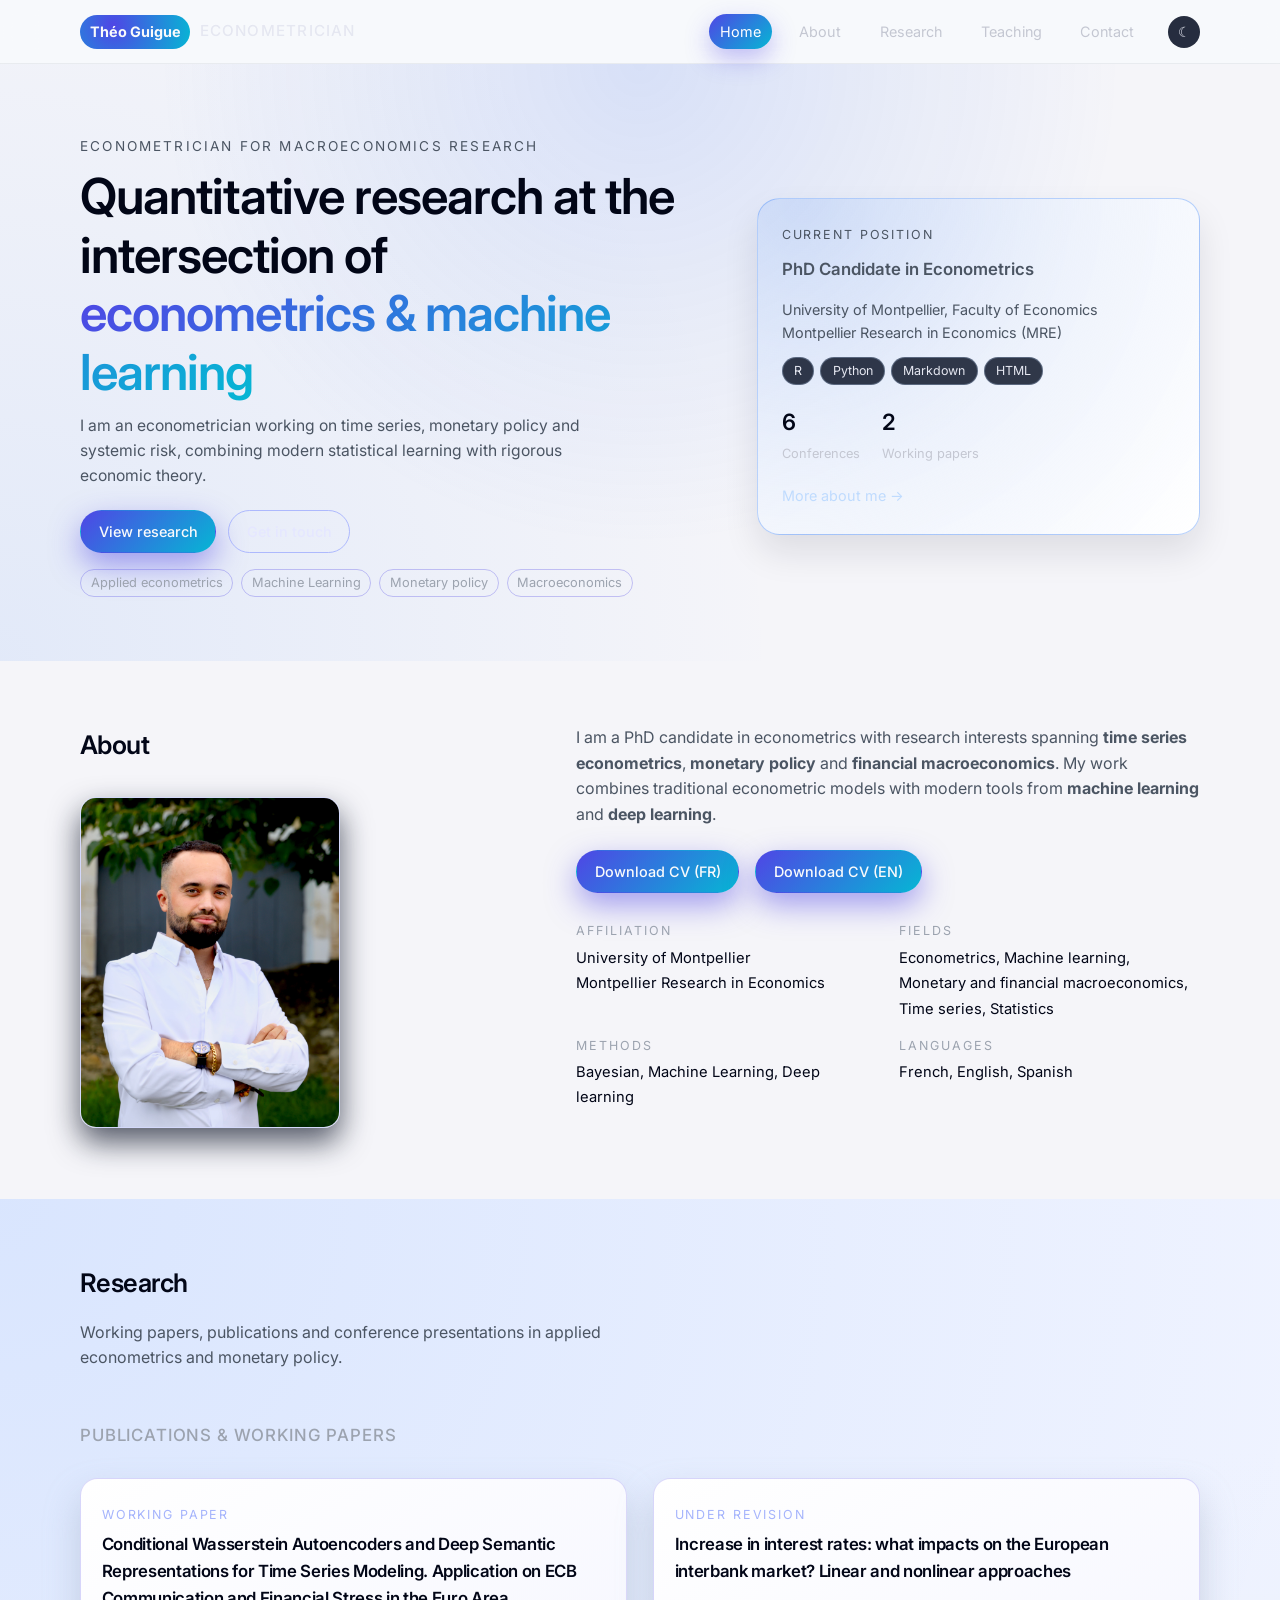
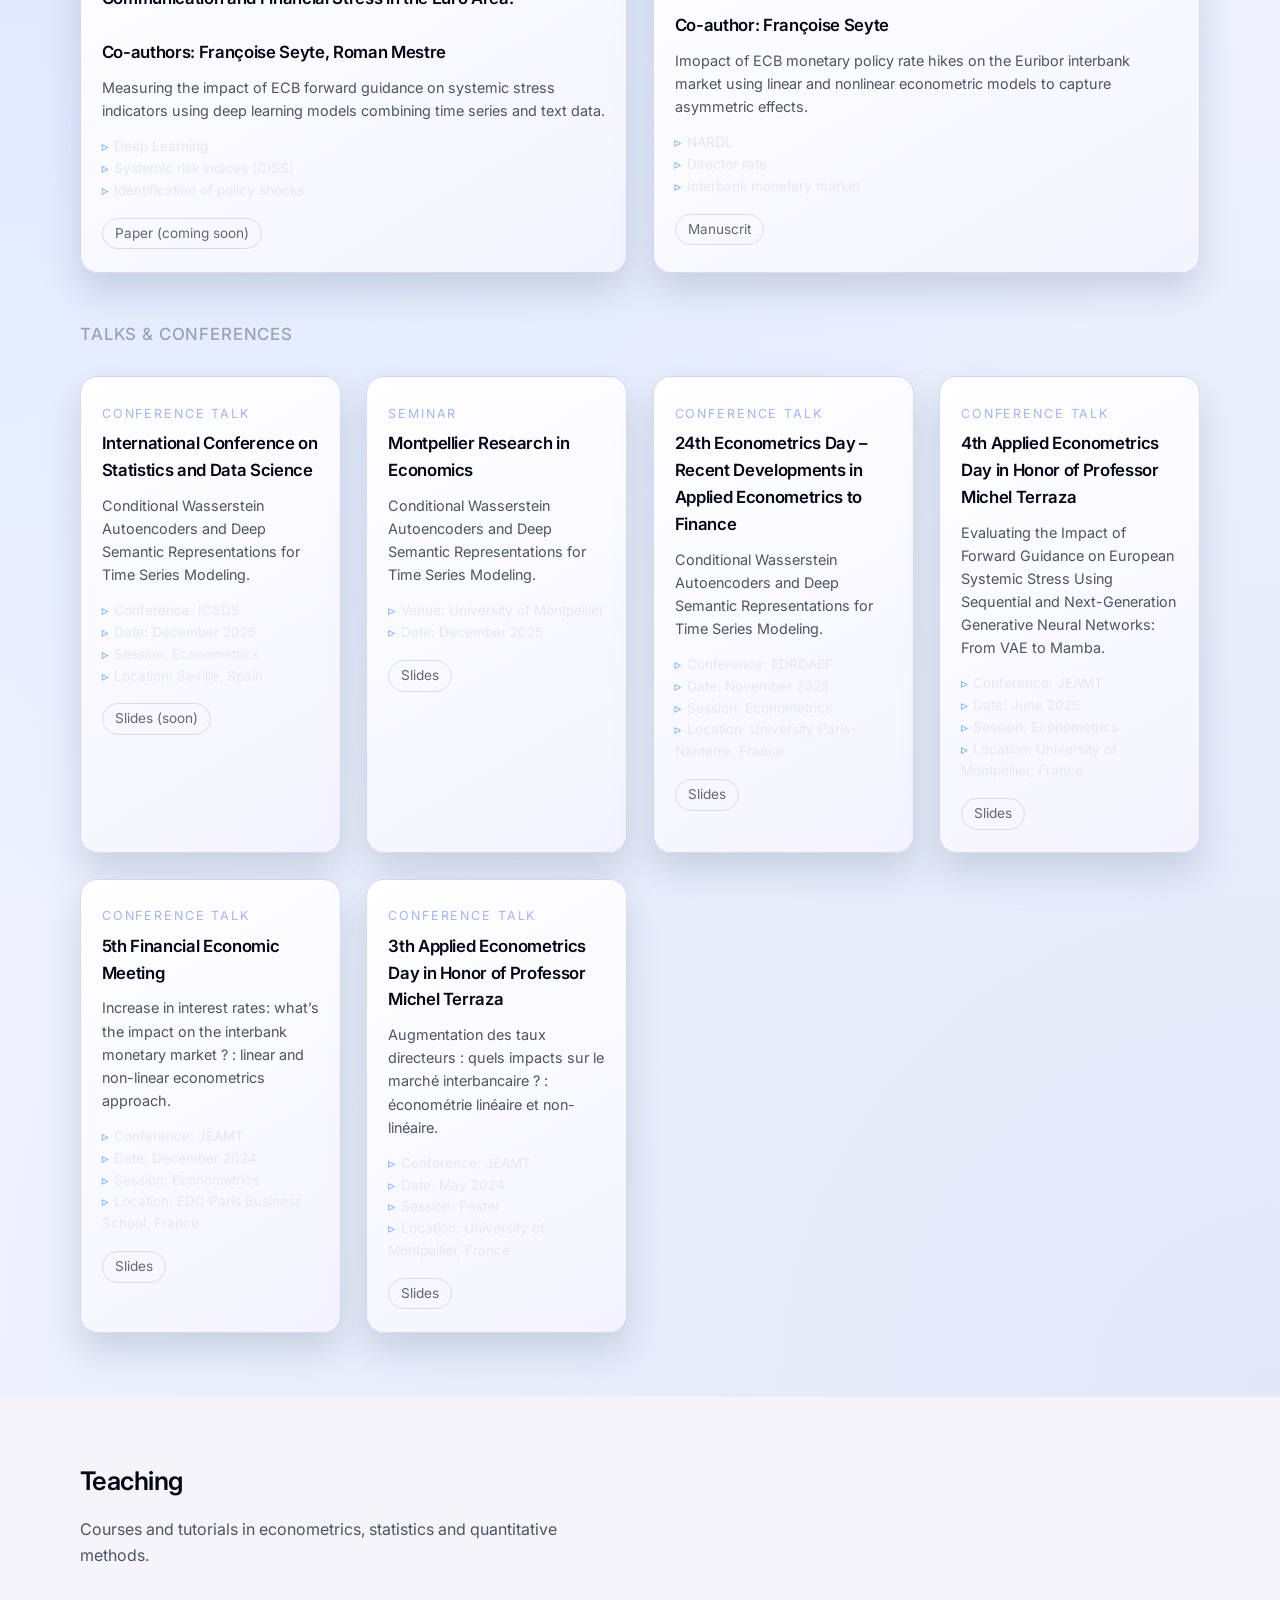
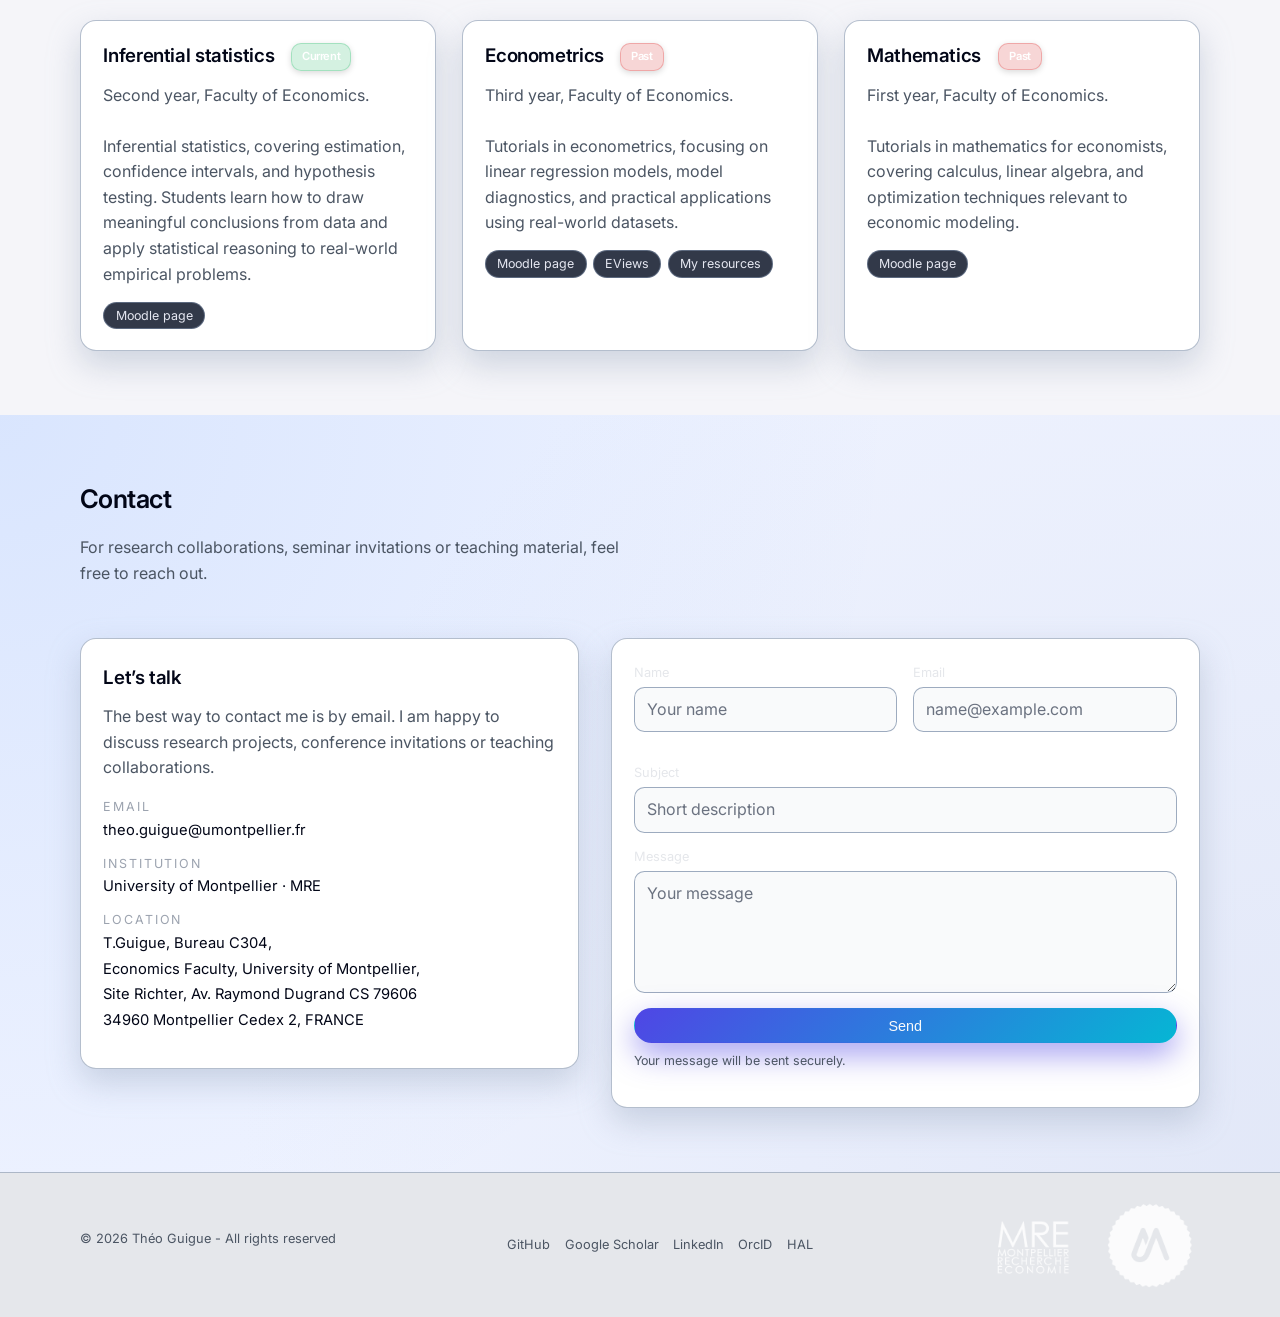
==== commit 11af241f: "Ajout du favicon" ====
--- a/index.html
+++ b/index.html
@@ -1,6 +1,8 @@
 <!DOCTYPE html>
 <html lang="en">
 <head>
+<link rel="icon" type="image/x-icon" href="images/favicon.ico">
+<link rel="shortcut icon" href="images/favicon.ico" type="image/x-icon">
   <meta charset="UTF-8" />
   <meta name="viewport" content="width=device-width, initial-scale=1.0" />
   <title>Théo Guigue | PhD Candidate in Econometrics</title>
@@ -150,10 +152,9 @@
         <div class="cards-grid">
           <article class="card">
             <div class="card-tag">Working paper</div>
-            <h3 class="card-title">ConditionalWasserstein Autoencoders and Deep Semantic Representations for Time Series Modeling. Application on ECB Communication and Financial Stress in the Euro Area.<br><br>Co-authors: Françoise Seyte, Roman Mestre</h3>
-            <p class="card-text">
-              Measuring the impact of ECB forward guidance on systemic stress indicators
-              using deep learning models combining time series and text data.
+            <h3 class="card-title">Conditional Wasserstein Autoencoders and Deep Semantic Representations for Time Series Modeling. Application on ECB Communication and Financial Stress in the Euro Area.<br><br>Co-authors: Françoise Seyte, Roman Mestre</h3>
+            <p class="card-text">
+              Measuring the impact of ECB forward guidance on systemic stress indicators using deep learning models combining time series and text data.
             </p>
             <ul class="card-meta-list">
               <li>Deep Learning</li>
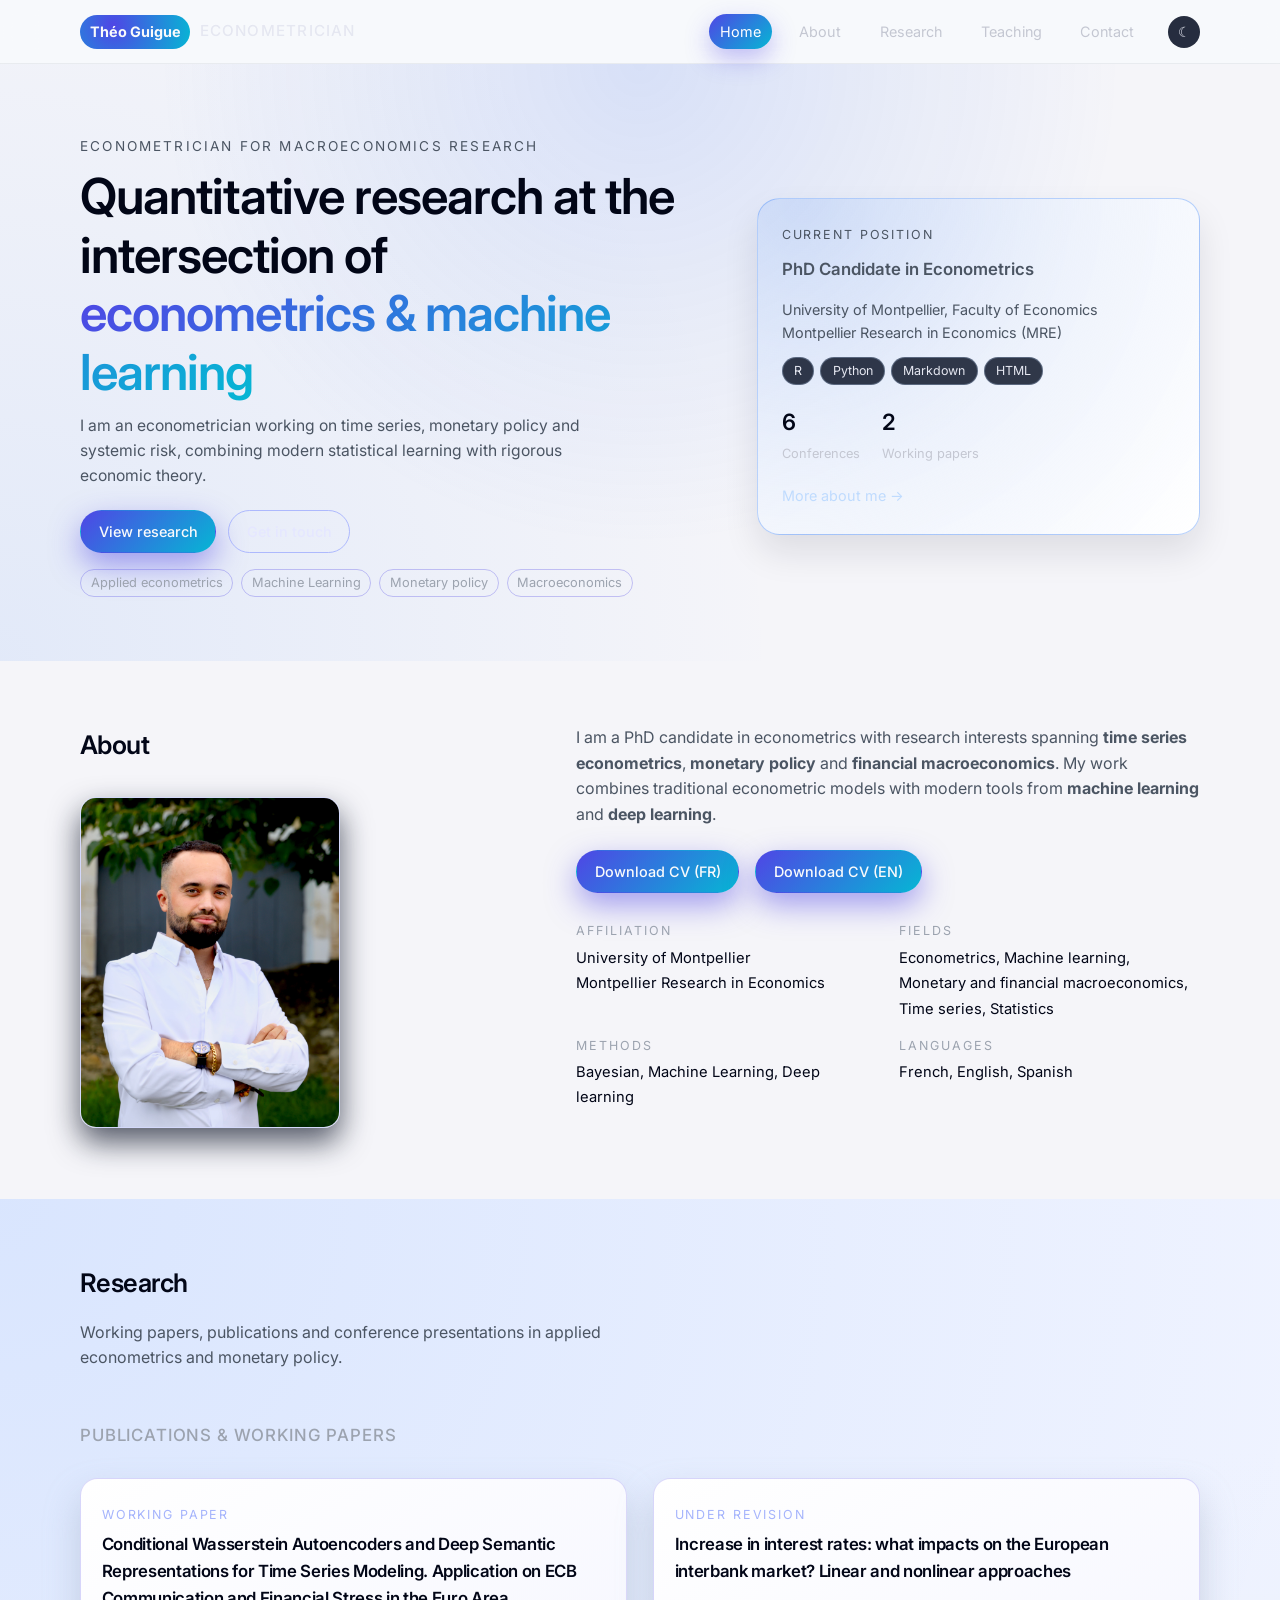
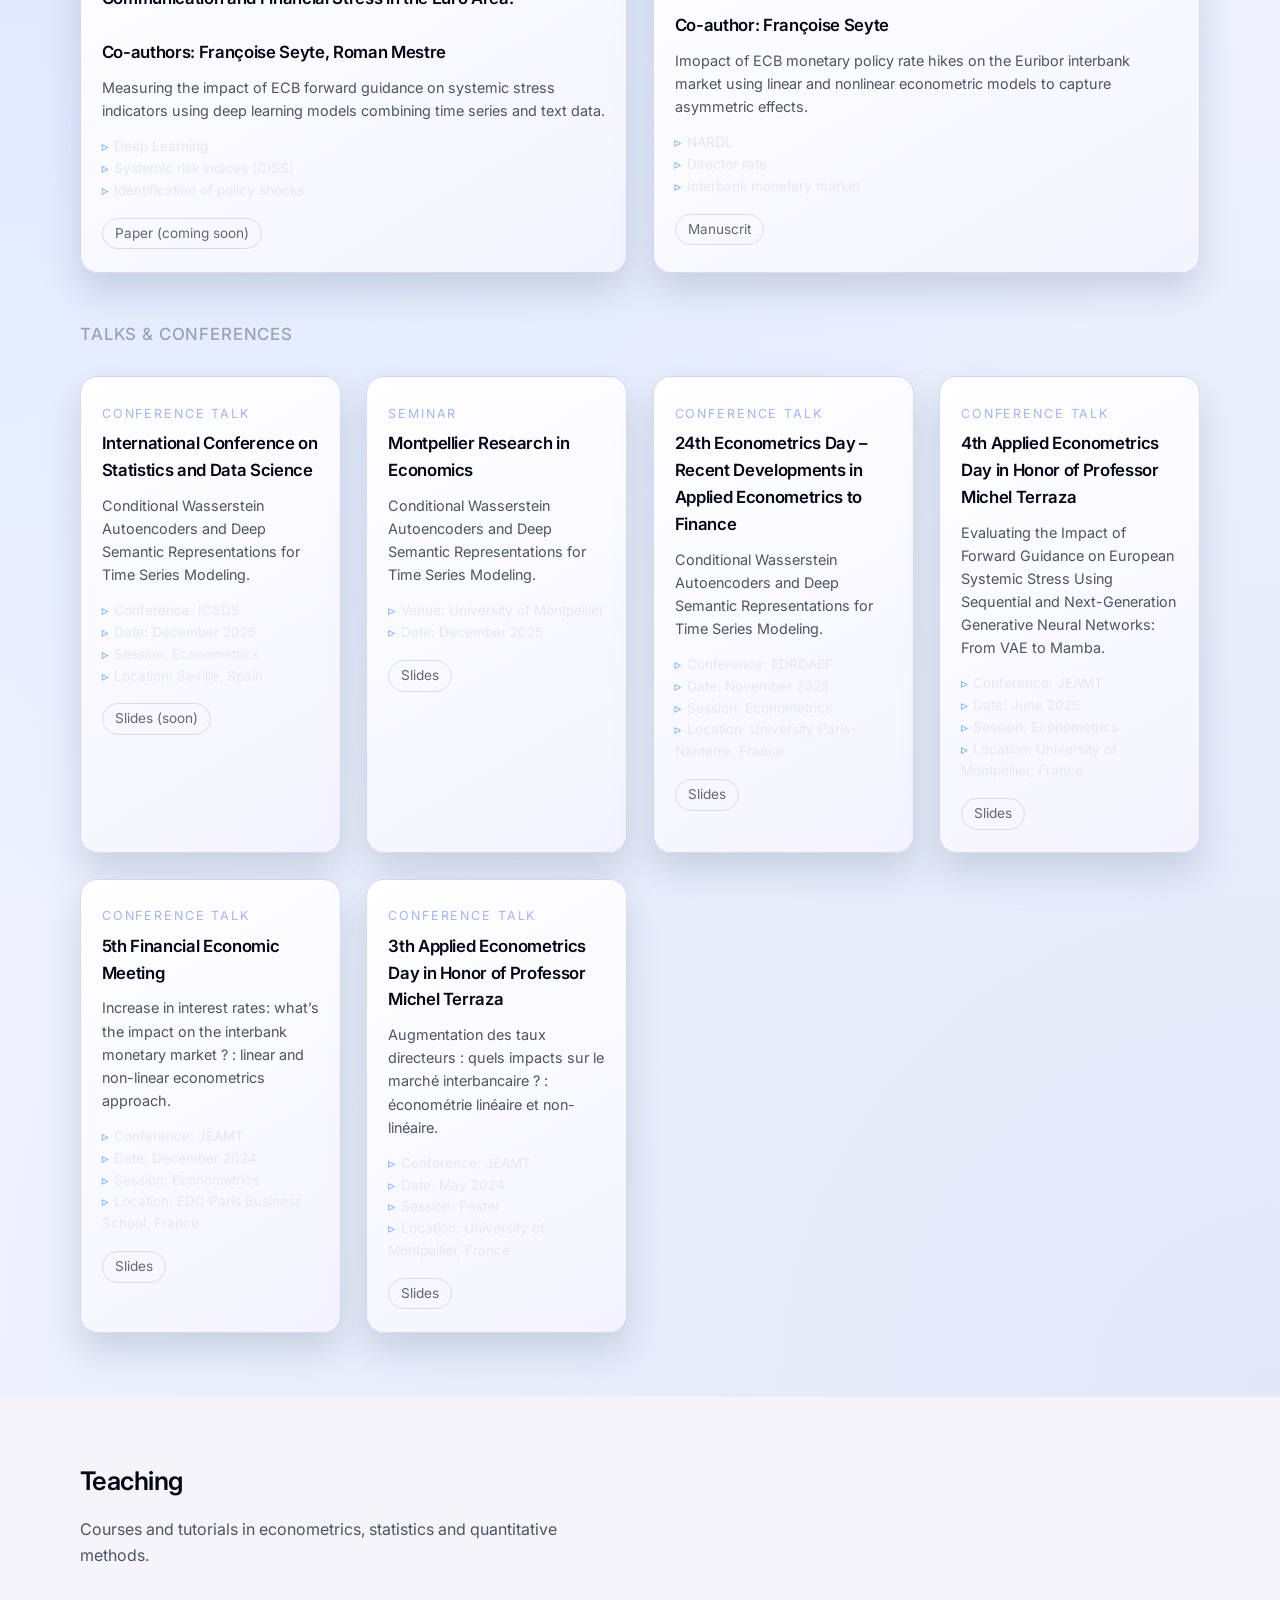
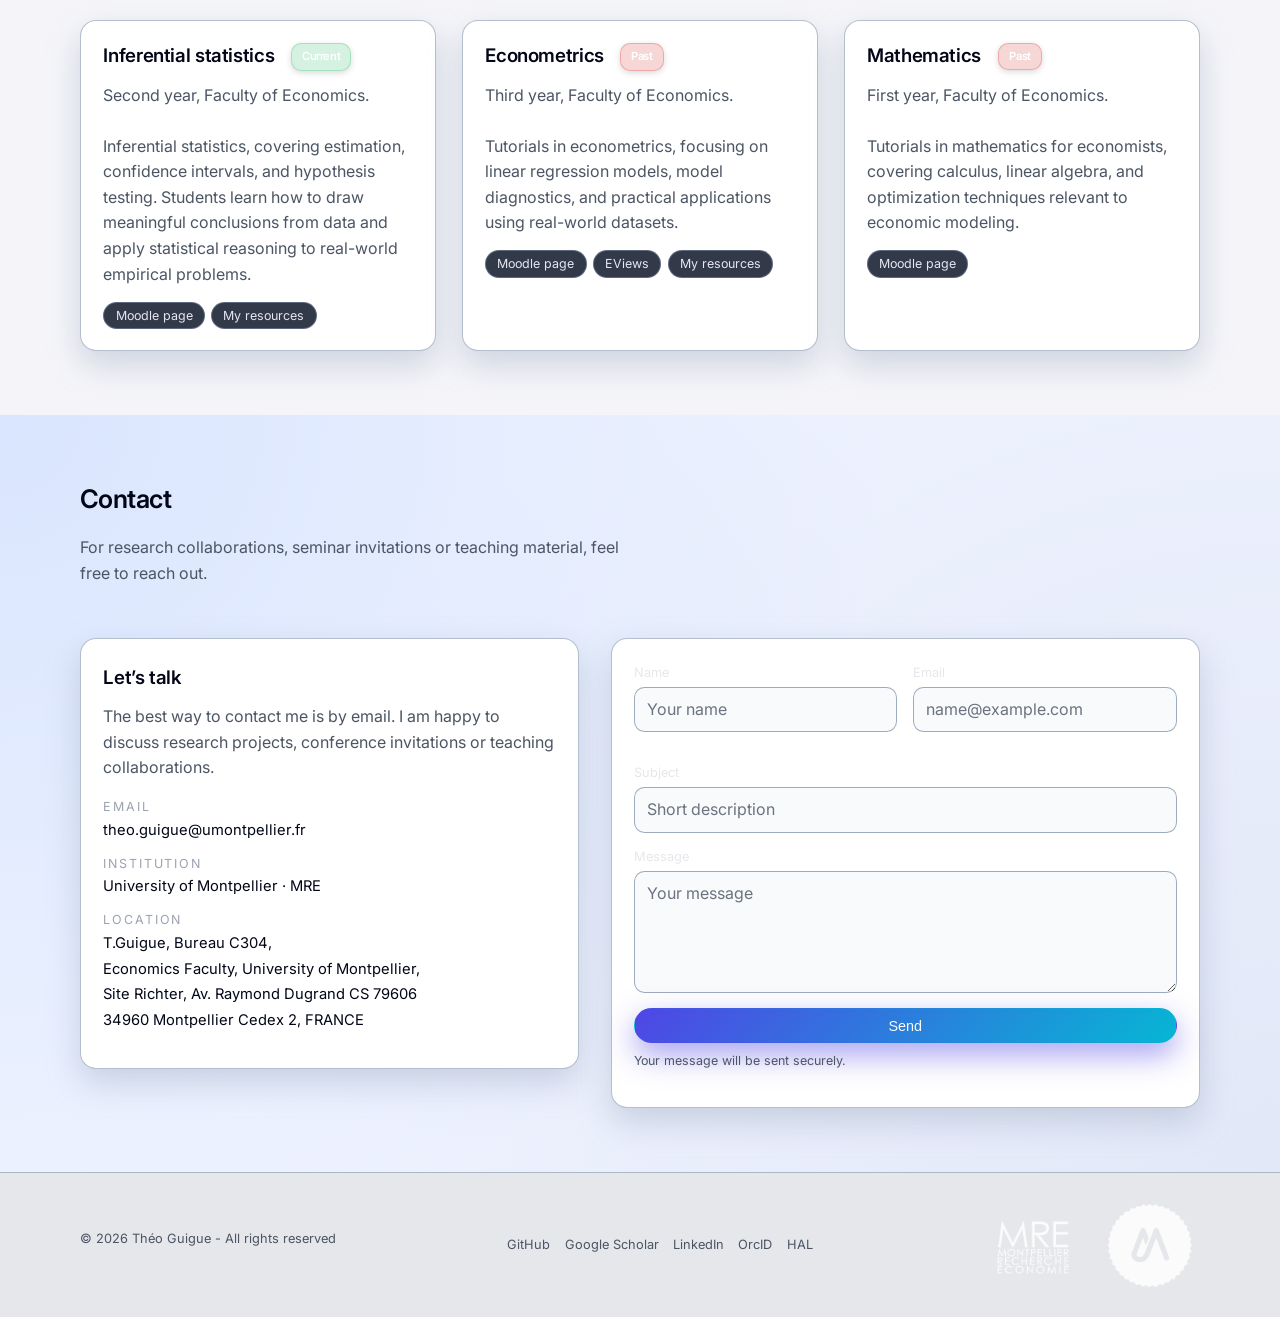
==== commit c5afaf8d: "Link with notebook marimo inferential statistics" ====
--- a/index.html
+++ b/index.html
@@ -290,24 +290,6 @@
               <a href="#" class="card-link disabled">Slides</a>
             </div>
           </article>
-
-          <!-- Tu pourras dupliquer ce bloc pour chaque nouvelle conférence -->
-          <!--
-          <article class="card">
-            <div class="card-tag">Conference talk</div>
-            <h3 class="card-title">[Title]</h3>
-            <p class="card-text">
-              [Short description of the talk.]
-            </p>
-            <ul class="card-meta-list">
-              <li>Conference: [Name]</li>
-              <li>Year: [Year]</li>
-            </ul>
-            <div class="card-links">
-              <a href="#" class="card-link disabled">Slides</a>
-            </div>
-          </article>
-          -->
         </div>
       </div>
     </div>
@@ -341,6 +323,7 @@
         </p>
         <ul class="pill-list">
           <li class="pill"><a href="https://moodle.umontpellier.fr/enrol/index.php?id=12833" target="_blank">Moodle page</a></li>
+          <li class="pill"><a href="tguigue30.github.io/demo-marimo-page">My resources</a></li>
         </ul>
       </div>
 
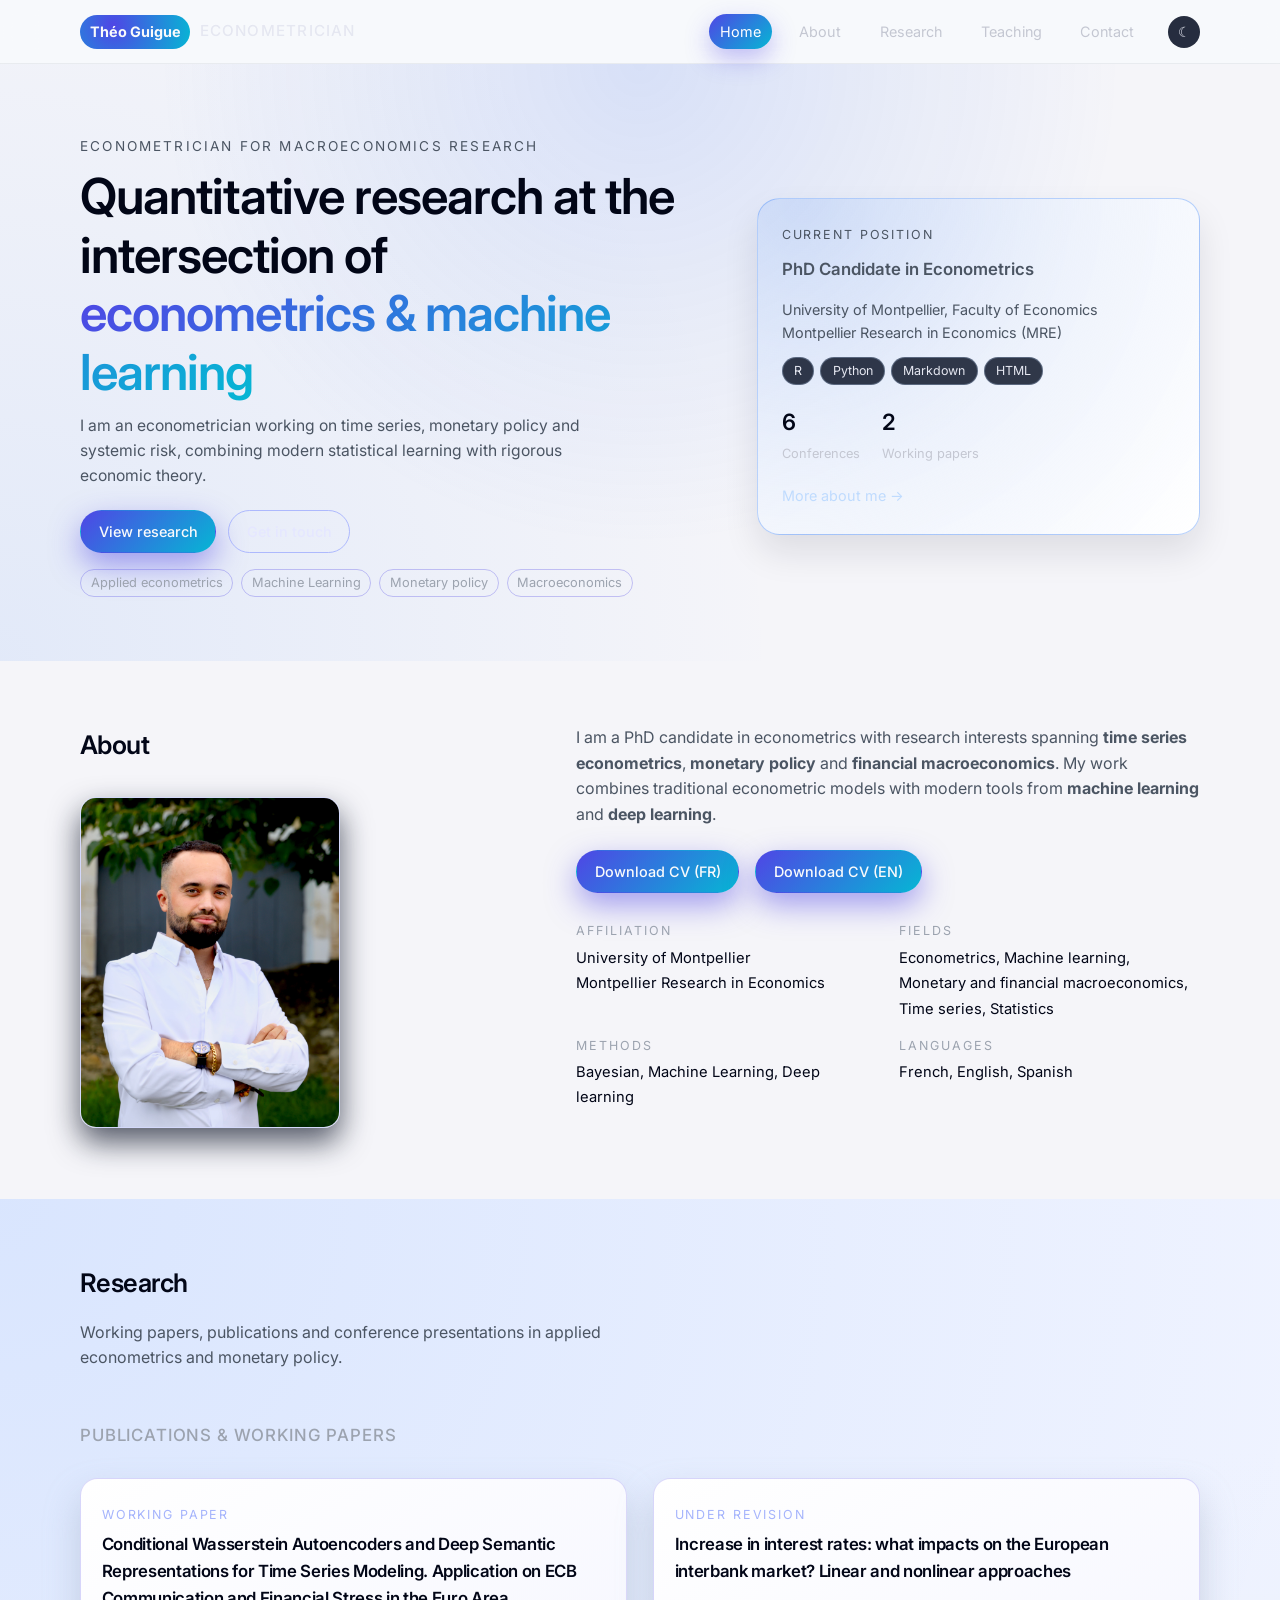
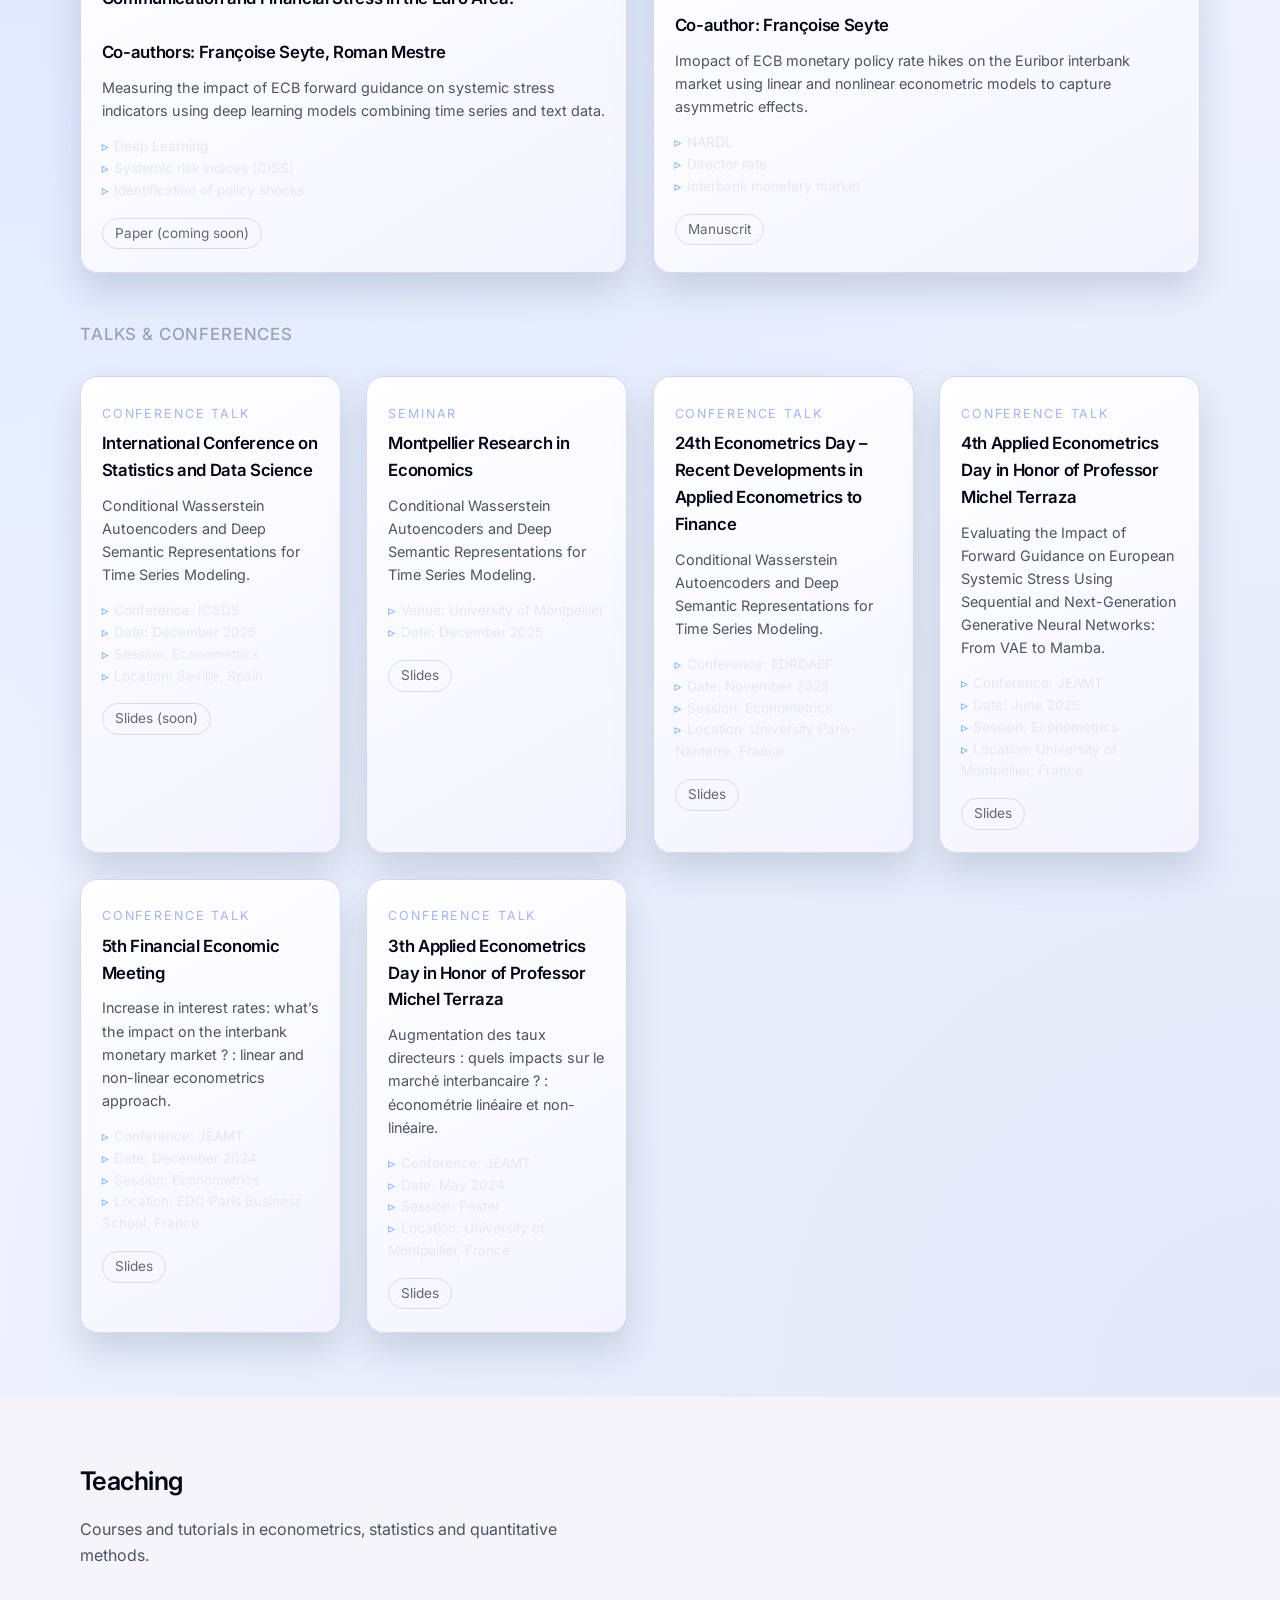
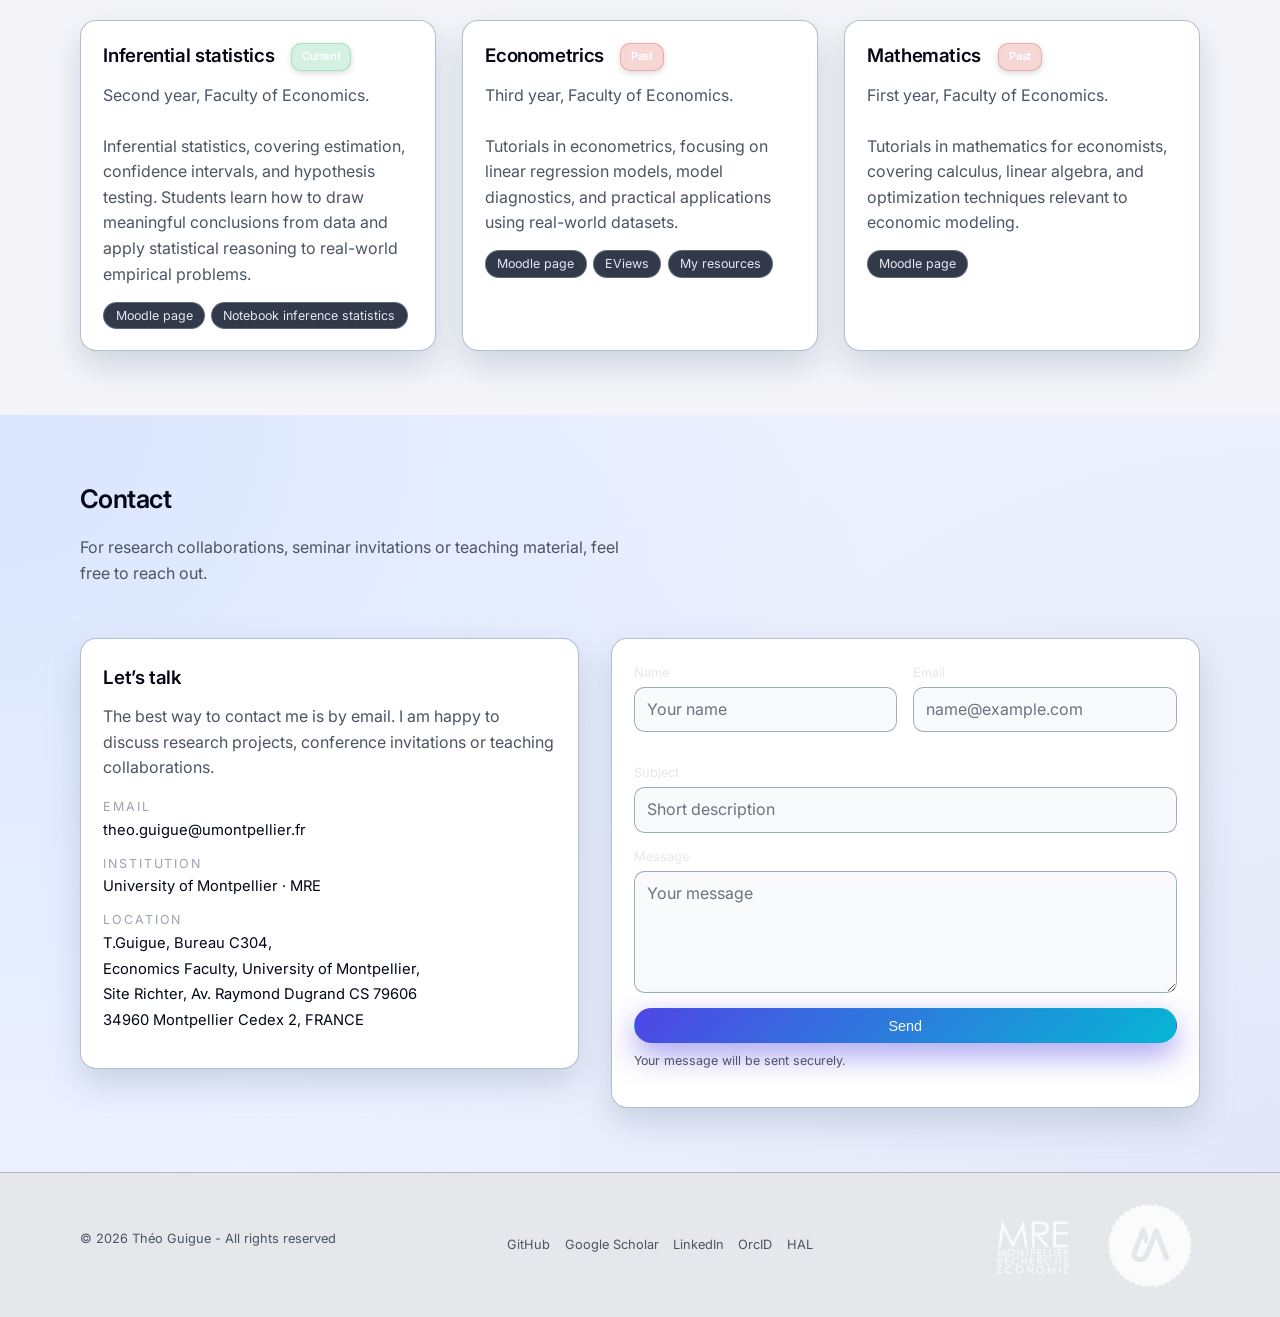
==== commit 6de62455: "Link with marimo" ====
--- a/index.html
+++ b/index.html
@@ -323,7 +323,7 @@
         </p>
         <ul class="pill-list">
           <li class="pill"><a href="https://moodle.umontpellier.fr/enrol/index.php?id=12833" target="_blank">Moodle page</a></li>
-          <li class="pill"><a href="tguigue30.github.io/demo-marimo-page">My resources</a></li>
+          <li class="pill"><a href="https://tguigue30.github.io/demo-marimo-page/" target="_blanck">Notebook inference statistics</a></li>
         </ul>
       </div>
 
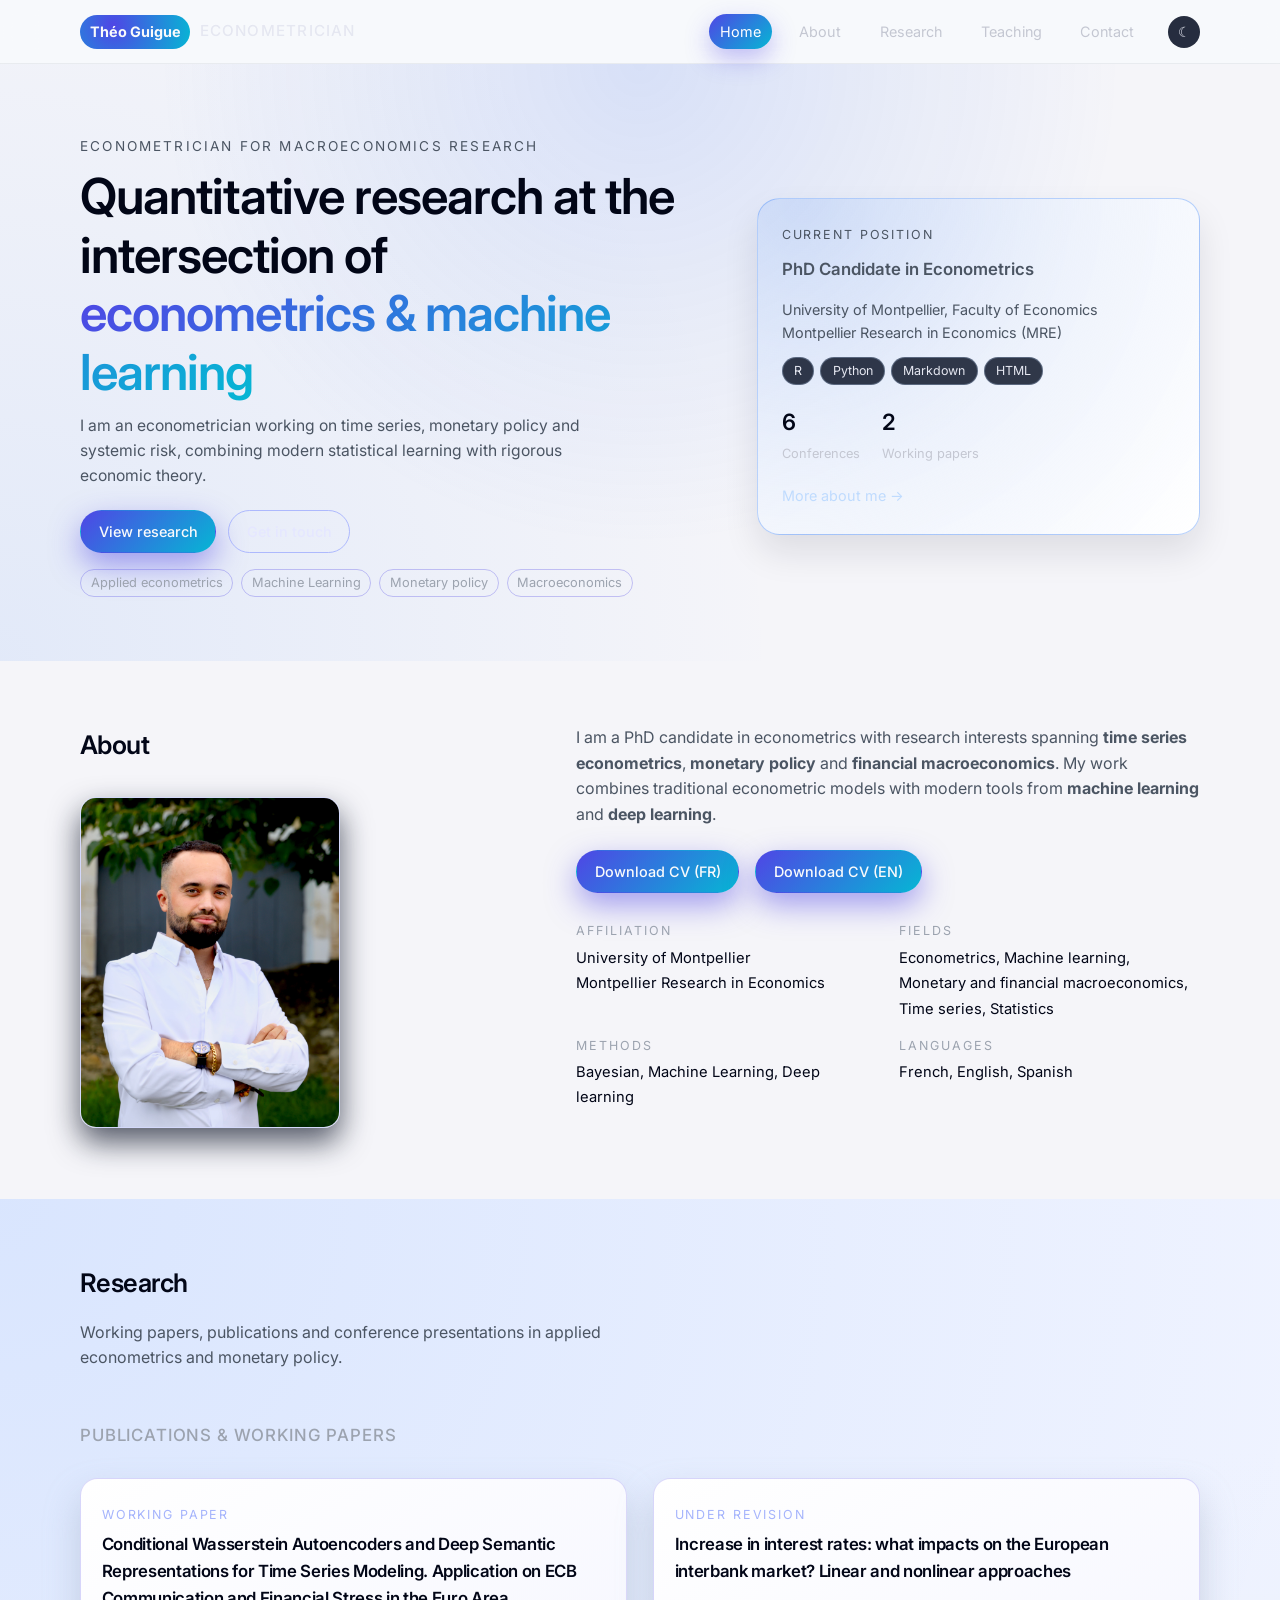
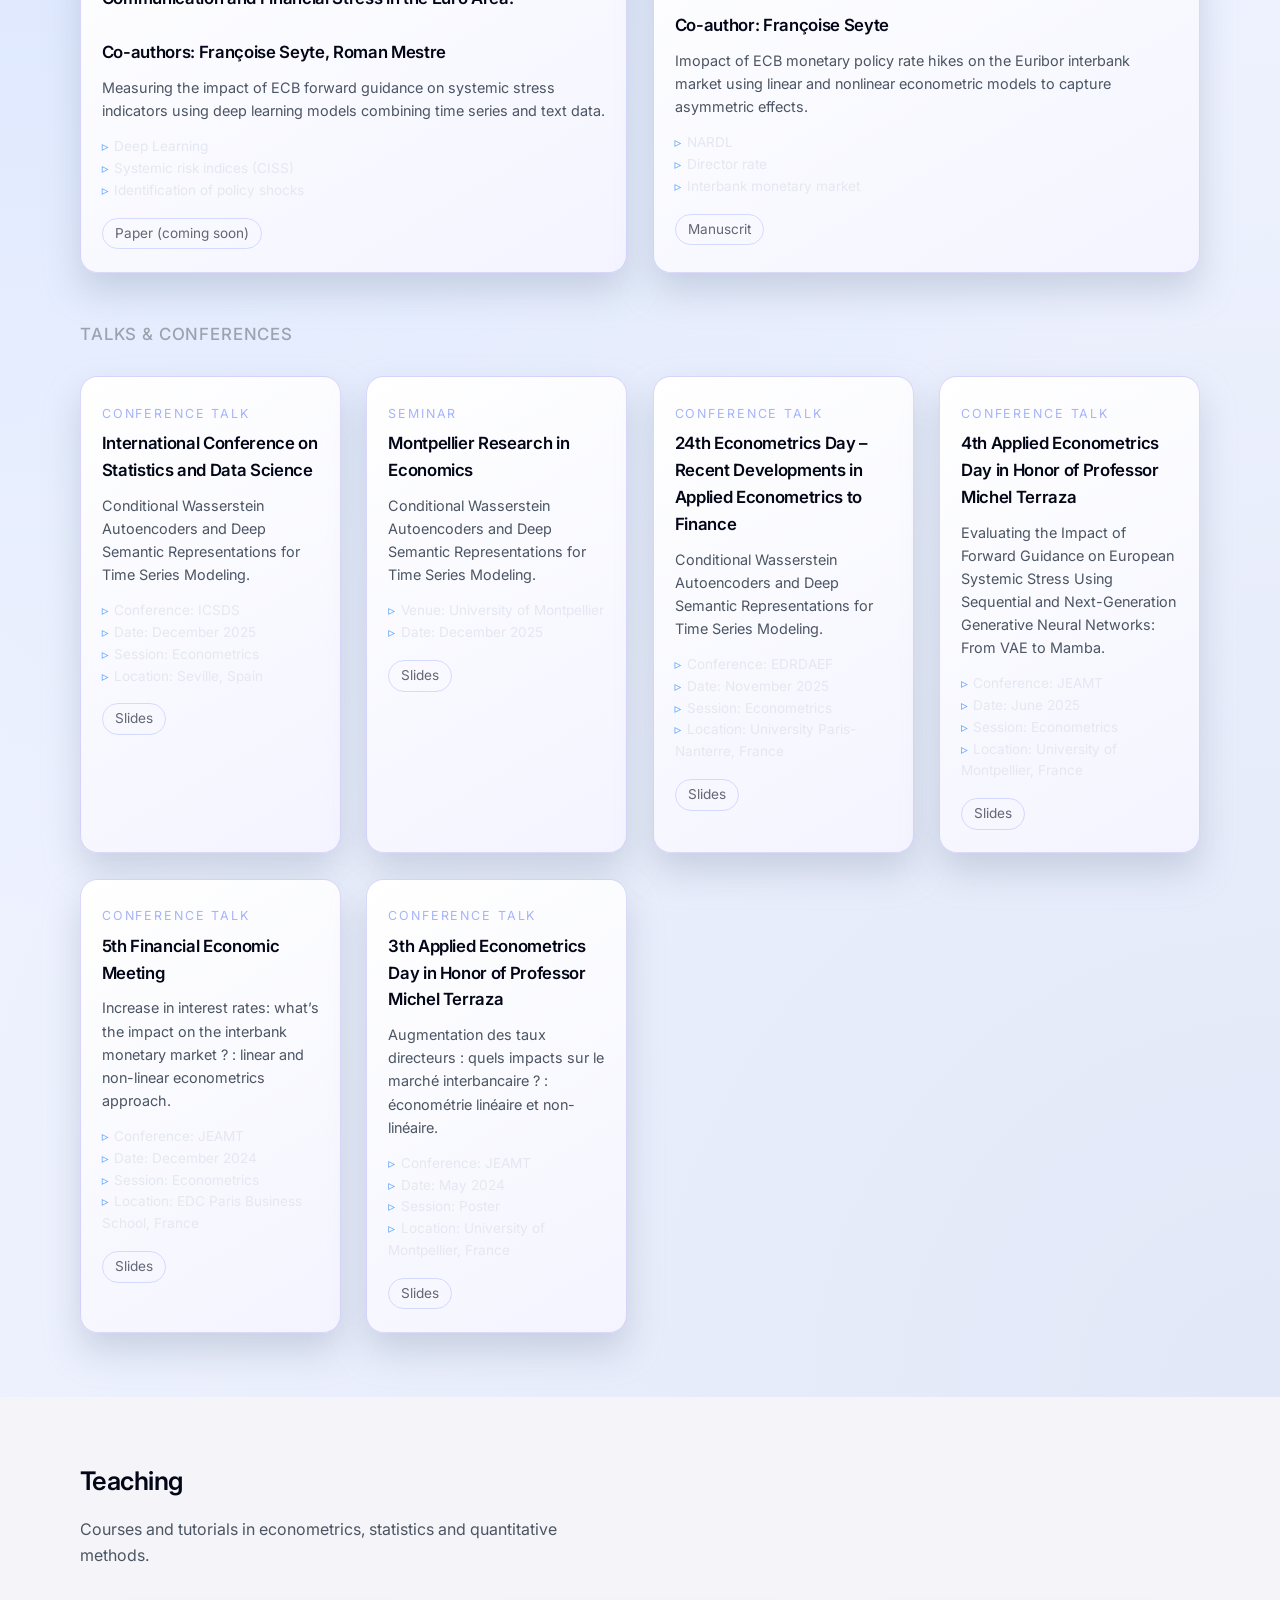
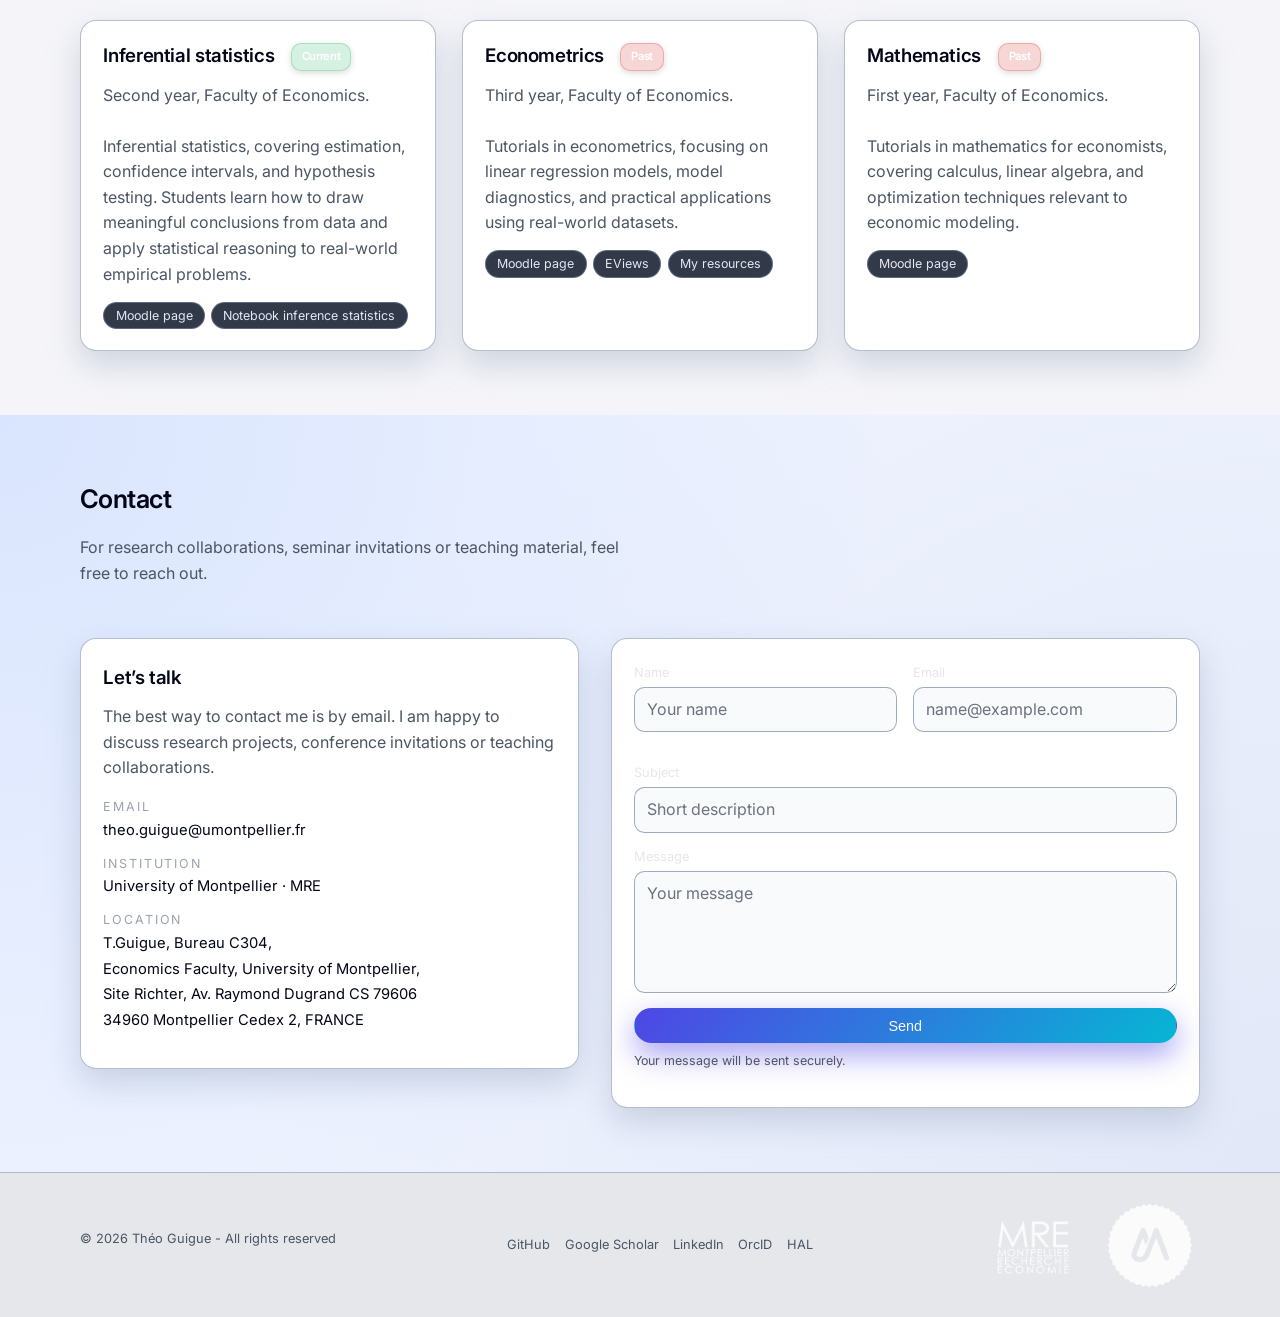
==== commit 2ff6acb0: "ICSDS modification slides are available" ====
--- a/index.html
+++ b/index.html
@@ -203,7 +203,7 @@
               <li>Location: Seville, Spain</li>
             </ul>
             <div class="card-links">
-              <a href="slides_conferences/ICSDS25.pdf" class="card-link disabled">Slides (soon)</a>
+              <a href="slides_conferences/ICSDS25.pdf" class="card-link disabled">Slides</a>
             </div>
           </article>
 
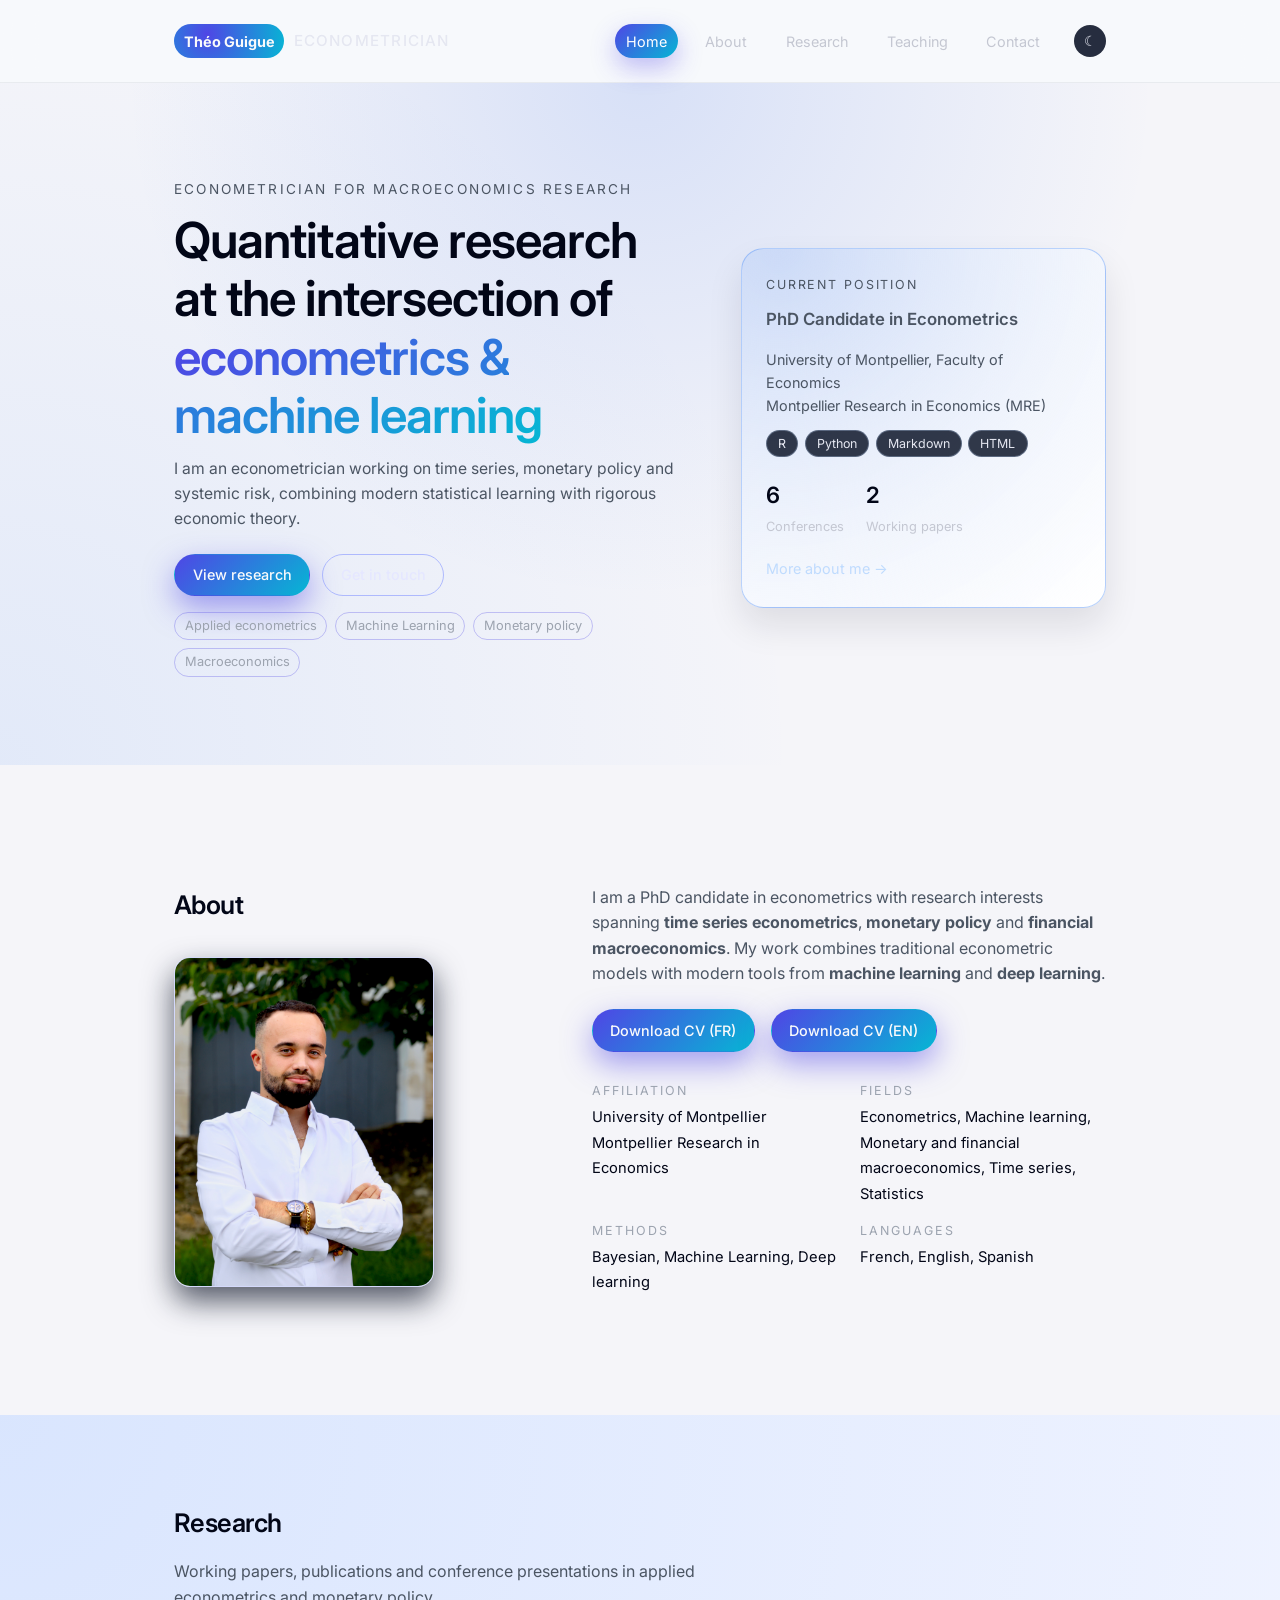
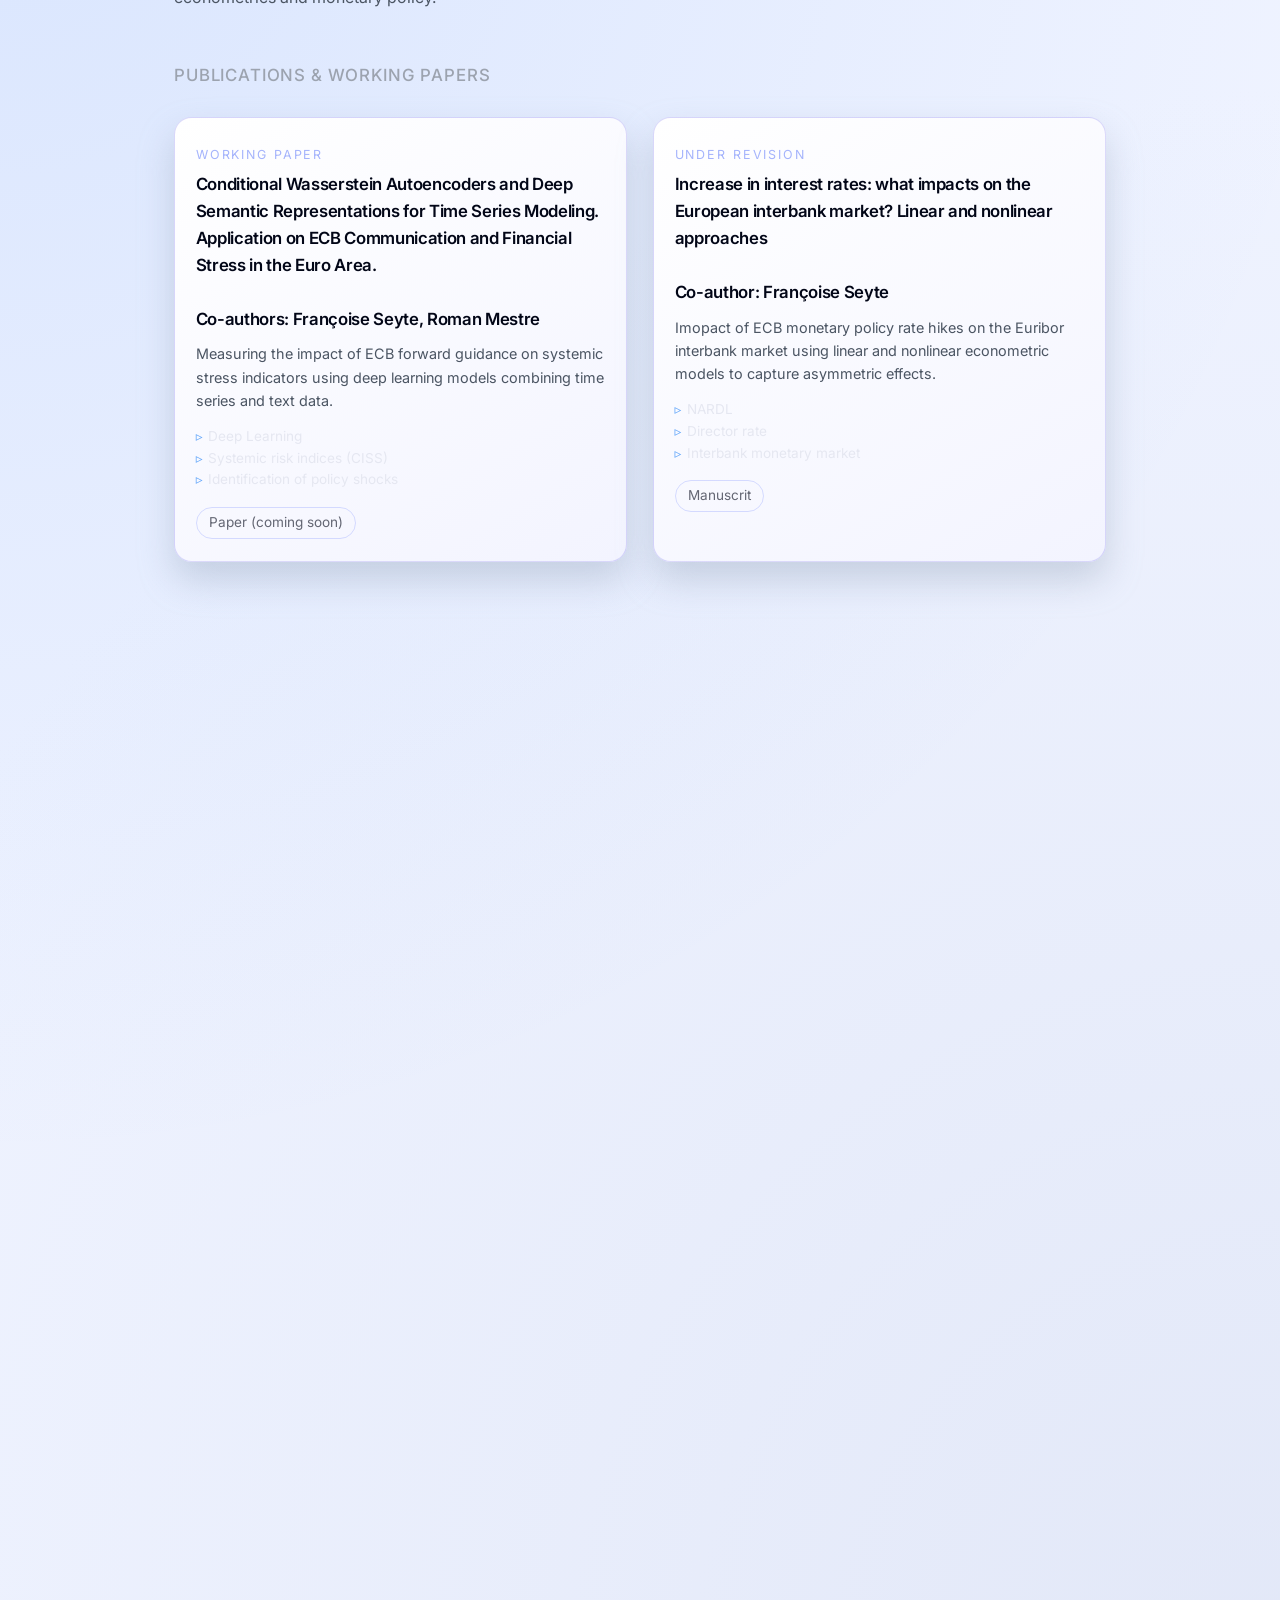
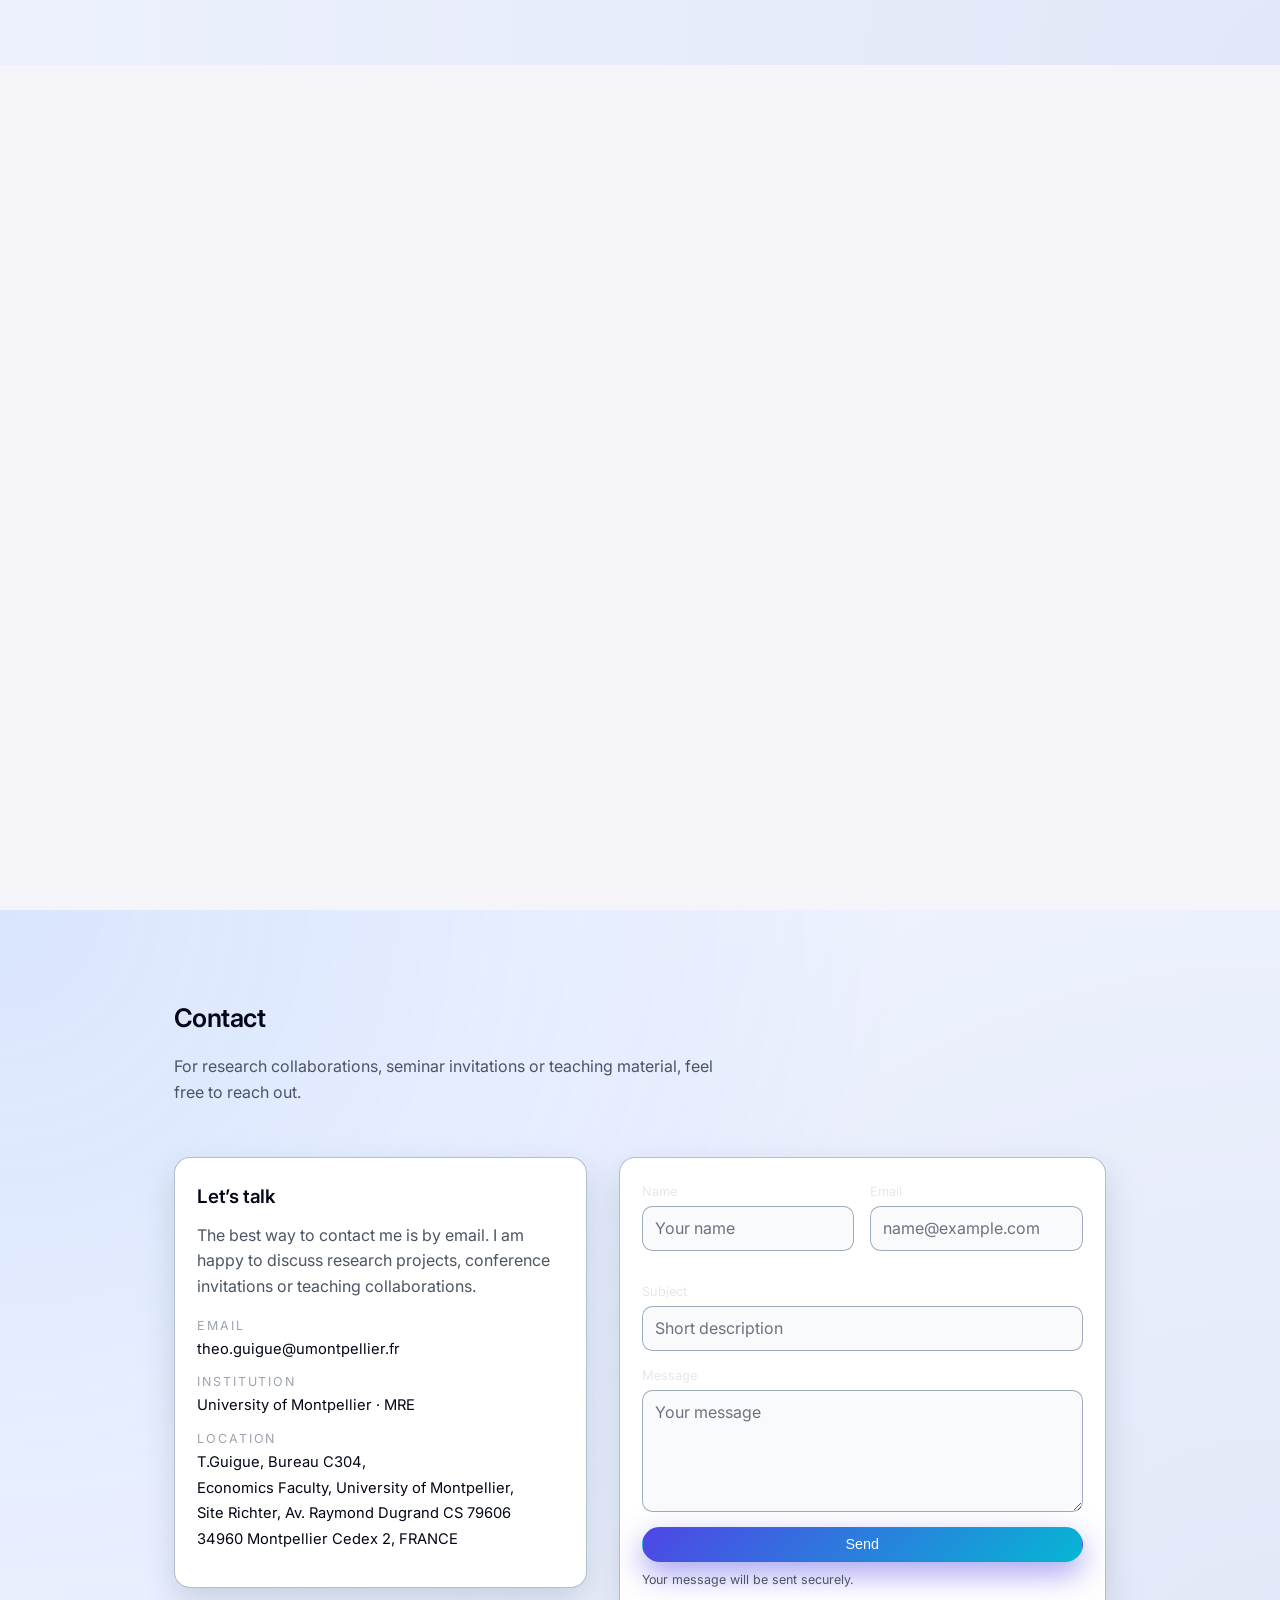
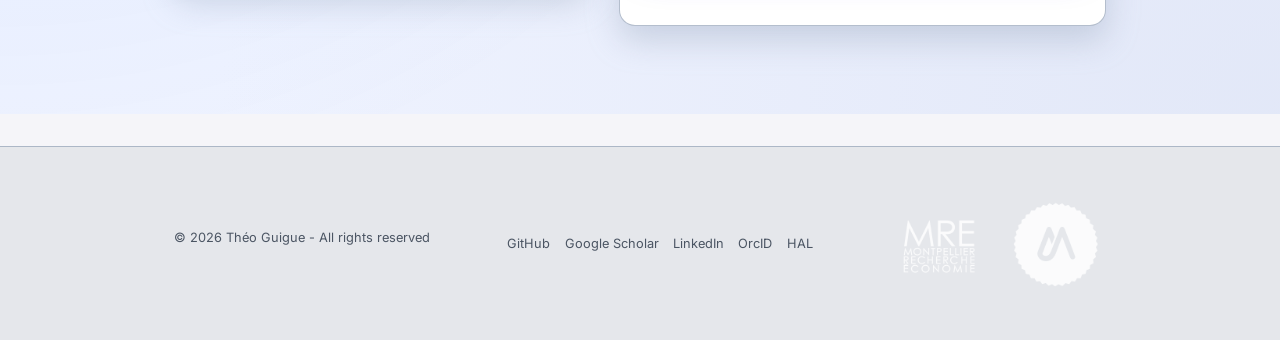
==== commit 36176aa6: "Git class" ====
--- a/index.html
+++ b/index.html
@@ -341,7 +341,7 @@
         <ul class="pill-list">
           <li class="pill"><a href="https://moodle.umontpellier.fr/course/view.php?id=31696" target="_blank">Moodle page</a></li>
           <li class="pill"><a href="https://www.eviews.com/home.html" target="_blank">EViews</a></li>
-          <li class="pill"><a href="econometrics_ressources.html">My resources</a></li>
+          <li class="pill"><a href="git_class.html">My resources</a></li>
         </ul>
       </div>
 
--- a/style.css
+++ b/style.css
@@ -941,3 +941,73 @@
   transform: translateY(-2px);
 }
 
+/* Layout simple */
+.container { max-width: 980px; margin: 0 auto; padding: 24px; }
+.page-header { max-width: 980px; margin: 0 auto; padding: 24px; }
+.subtitle { opacity: 0.8; }
+
+.toc {
+  border: 1px solid rgba(0,0,0,0.08);
+  border-radius: 12px;
+  padding: 16px;
+  margin: 16px 0 28px;
+}
+
+.section { margin: 32px 0; }
+
+/* Code cards */
+.code-card {
+  border: 1px solid rgba(0,0,0,0.10);
+  border-radius: 14px;
+  overflow: hidden;
+  margin: 14px 0;
+}
+
+.code-card__header {
+  display: flex;
+  align-items: center;
+  justify-content: space-between;
+  gap: 12px;
+  padding: 10px 12px;
+  border-bottom: 1px solid rgba(0,0,0,0.08);
+}
+
+.code-card__title { font-weight: 600; }
+
+.code-block {
+  margin: 0;
+  padding: 14px 12px;
+  overflow-x: auto;
+  font-family: "Fira Code", ui-monospace, SFMono-Regular, Menlo, Monaco, Consolas, "Liberation Mono", monospace;
+  font-size: 0.95rem;
+  line-height: 1.45;
+}
+
+/* Bouton copier */
+.copy-btn {
+  border: 1px solid rgba(0,0,0,0.15);
+  border-radius: 10px;
+  padding: 8px 10px;
+  cursor: pointer;
+}
+
+/* Petit encart */
+.hint { opacity: 0.85; }
+
+/* Toast */
+.toast {
+  position: fixed;
+  left: 50%;
+  bottom: 18px;
+  transform: translateX(-50%);
+  opacity: 0;
+  pointer-events: none;
+  border: 1px solid rgba(0,0,0,0.18);
+  border-radius: 999px;
+  padding: 10px 14px;
+  transition: opacity 180ms ease;
+}
+
+.toast--show { opacity: 1; }
+
+
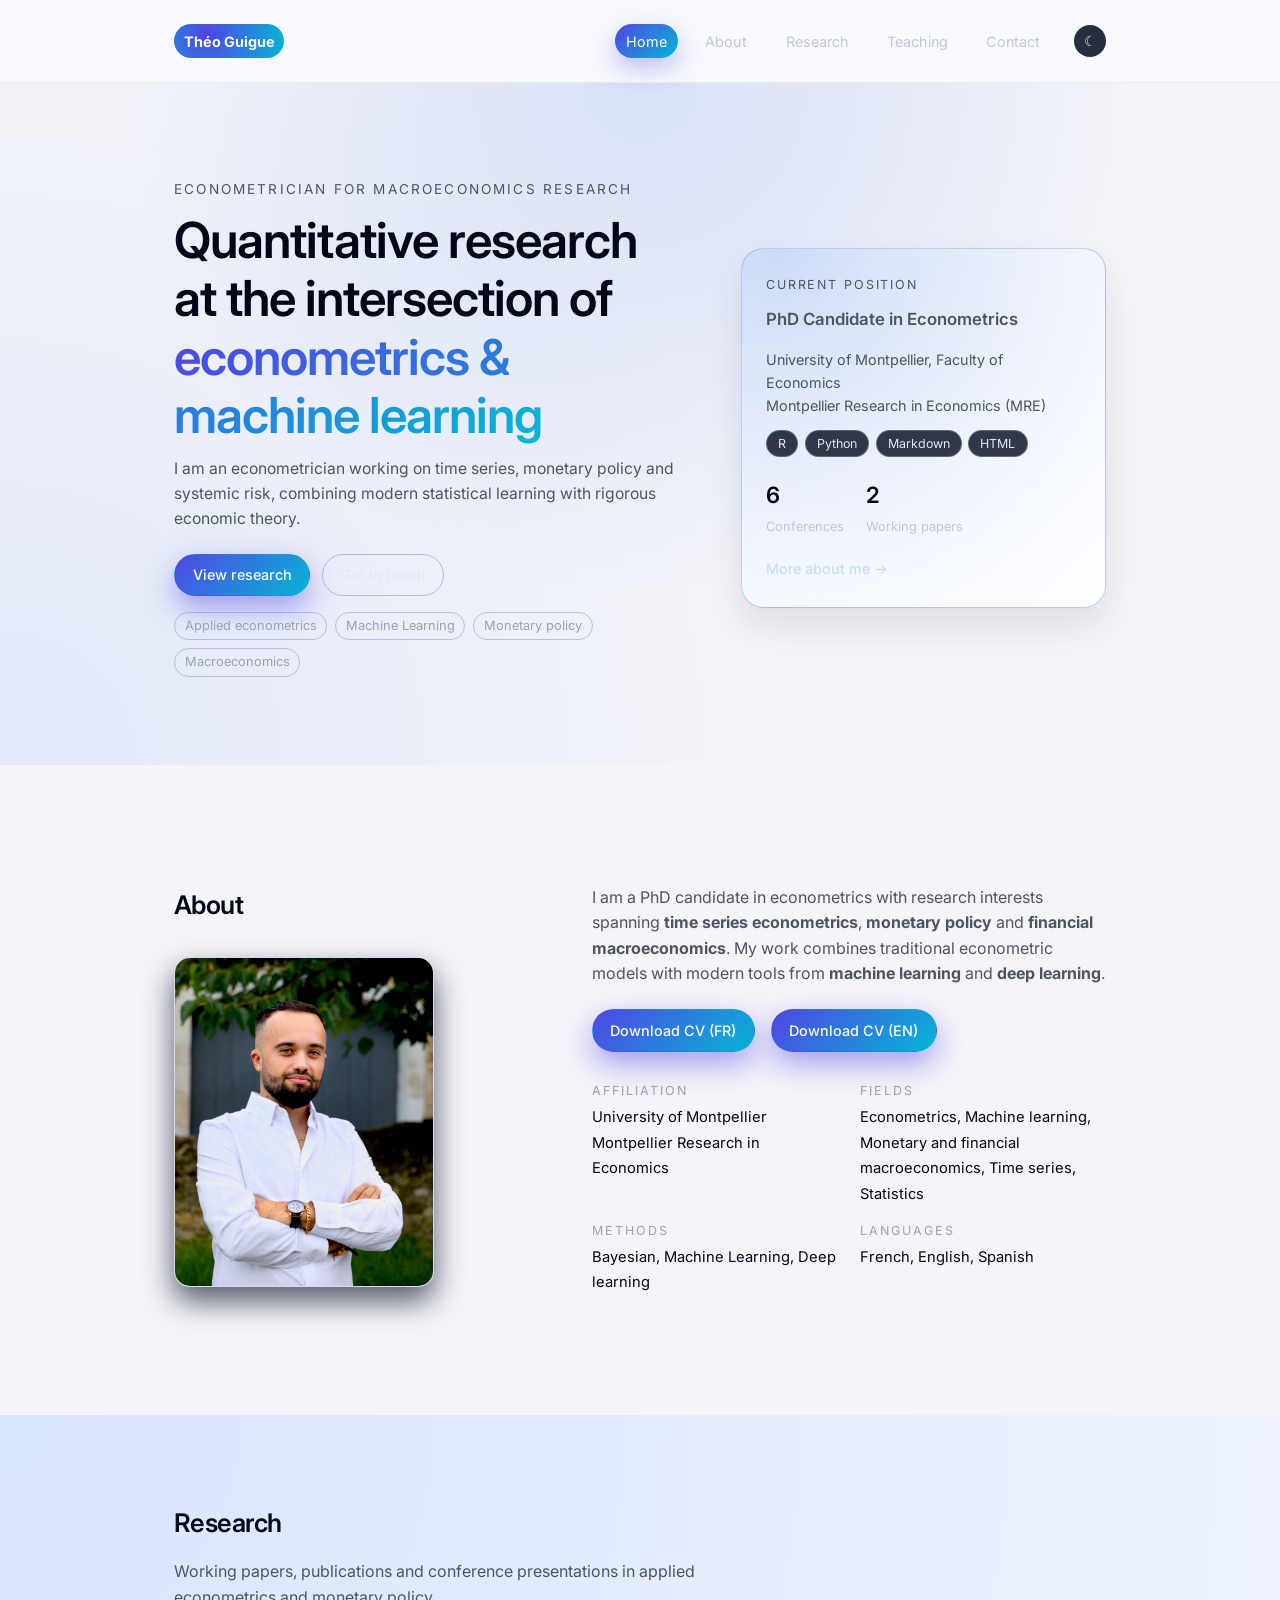
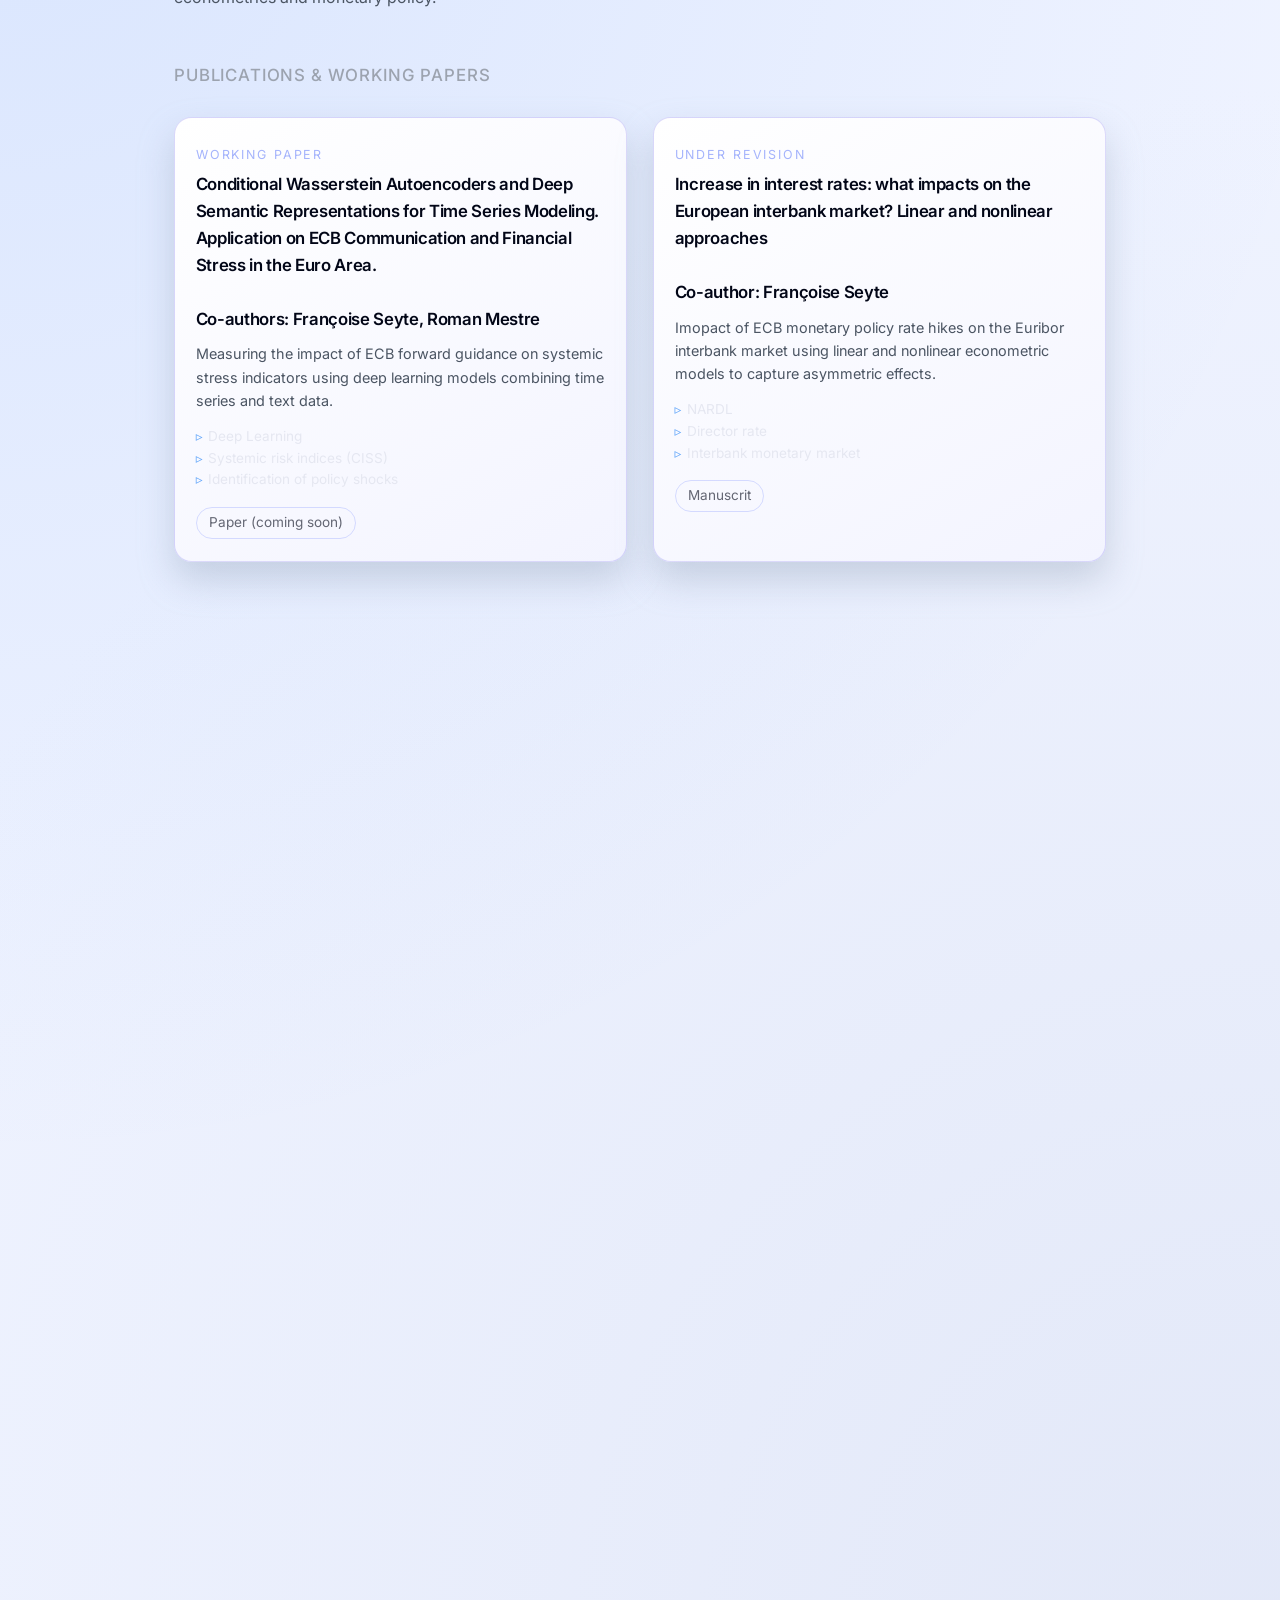
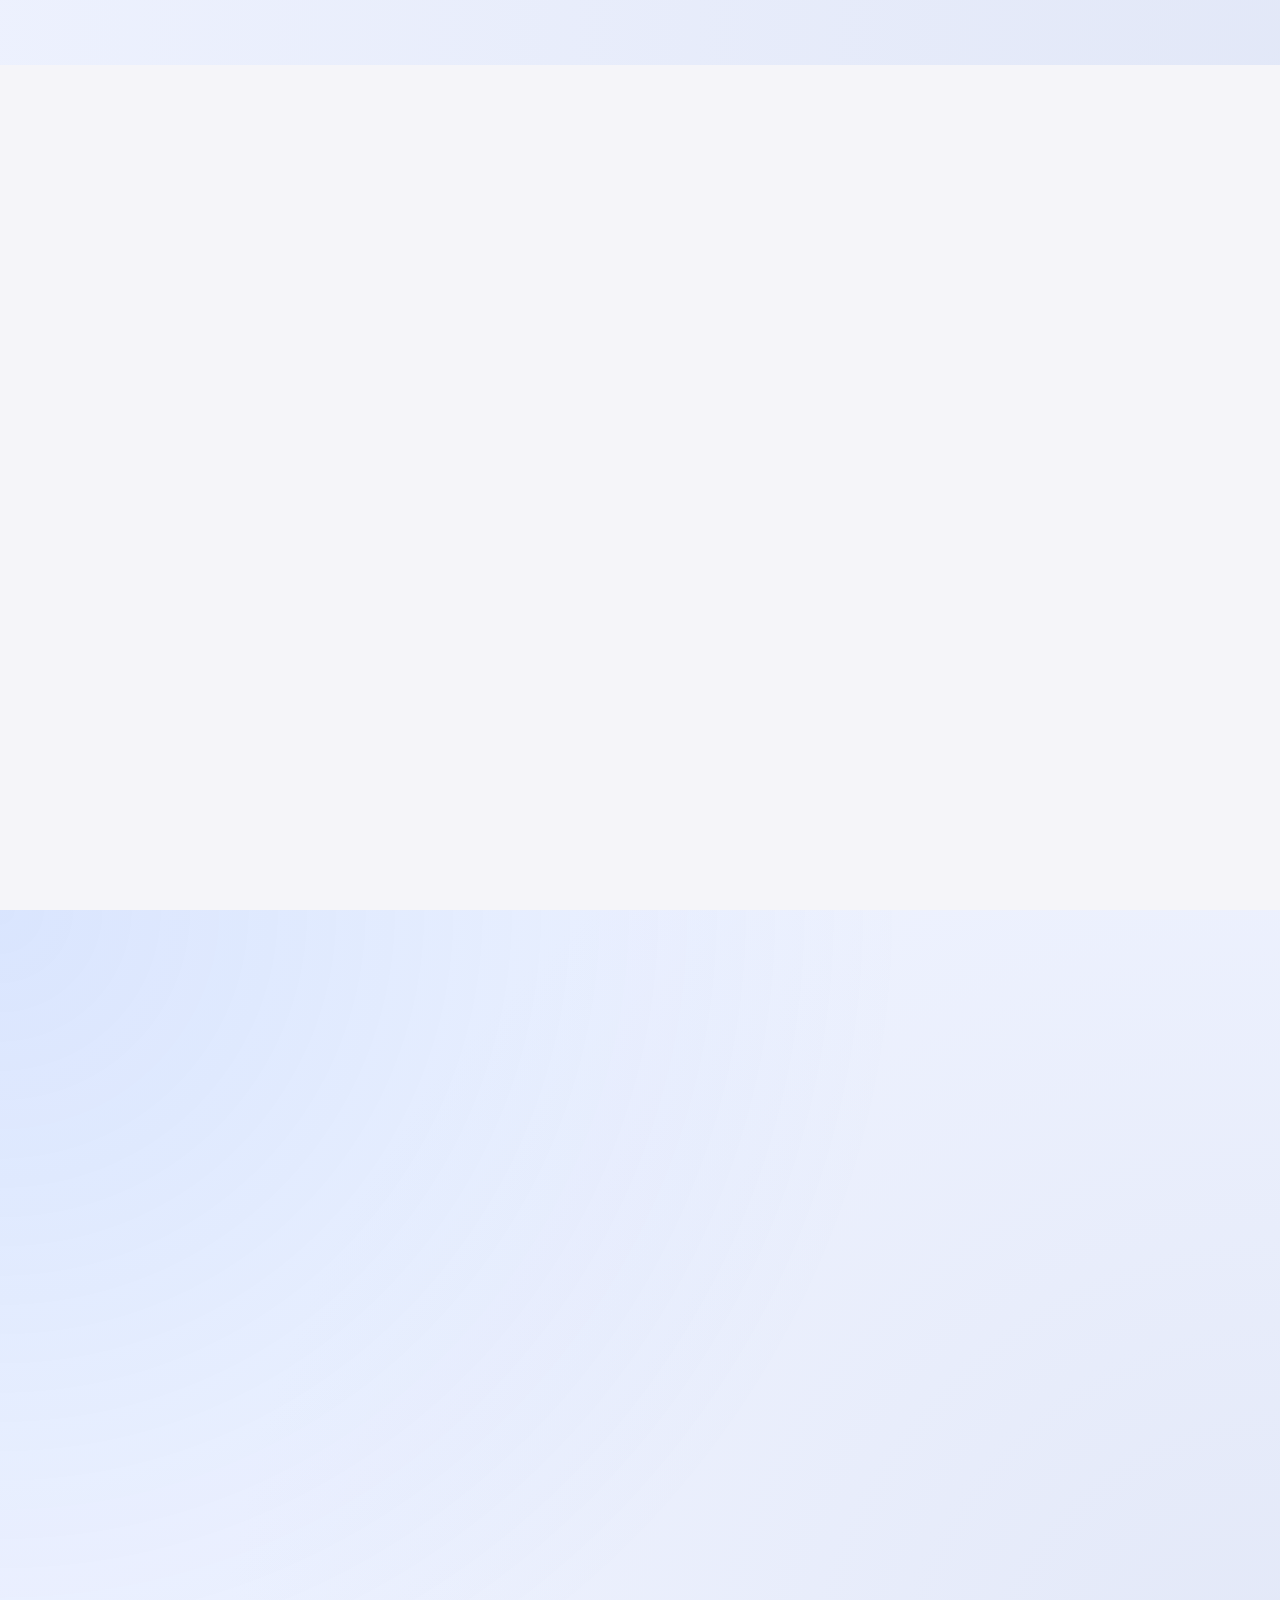
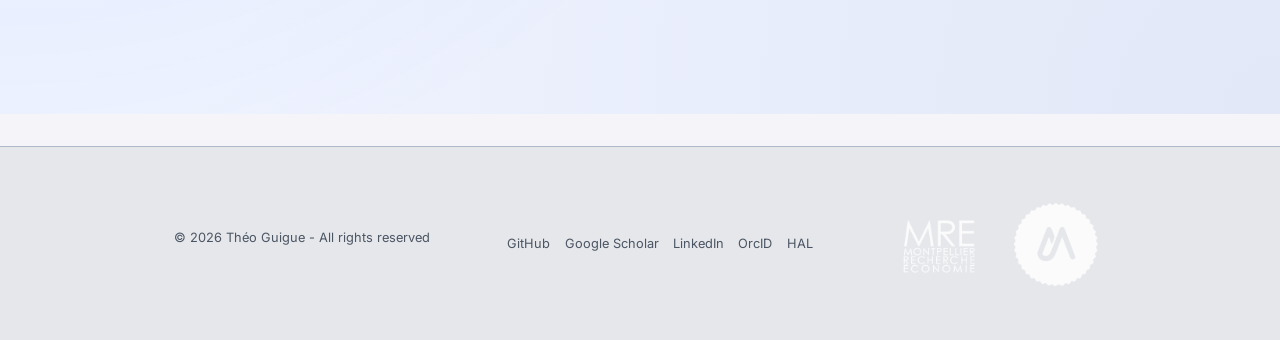
==== commit 4e81f503: "modification git class" ====
--- a/index.html
+++ b/index.html
@@ -19,7 +19,6 @@
     <div class="container header-inner">
       <div class="logo">
         <span class="logo-symbol">Théo Guigue</span>
-        <span class="logo-text">Econometrician</span>
       </div>
 
       <button class="nav-toggle" aria-label="Toggle navigation">
--- a/style.css
+++ b/style.css
@@ -972,29 +972,58 @@
   border-bottom: 1px solid rgba(0,0,0,0.08);
 }
 
-.code-card__title { font-weight: 600; }
-
-.code-block {
+/* ===== Code blocks (cours) ===== */
+
+.btn-sm {
+  padding: 0.35rem 0.75rem;
+  font-size: 0.82rem;
+}
+
+.codebox {
+  margin-top: 0.9rem;
+  border-radius: 0.9rem;
+  border: 1px solid rgba(148, 163, 255, 0.22);
+  background: rgba(2, 6, 23, 0.55);
+  overflow: hidden;
+}
+
+.codebox-head {
+  display: flex;
+  align-items: center;
+  justify-content: space-between;
+  gap: 0.75rem;
+  padding: 0.75rem 0.85rem;
+  border-bottom: 1px solid rgba(148, 163, 255, 0.14);
+  background: rgba(15, 23, 42, 0.55);
+}
+
+.codebox-label {
+  font-size: 0.78rem;
+  text-transform: uppercase;
+  letter-spacing: 0.14em;
+  color: #c7d2fe;
+}
+
+.codebox-pre {
   margin: 0;
-  padding: 14px 12px;
+  padding: 0.95rem 0.95rem;
   overflow-x: auto;
-  font-family: "Fira Code", ui-monospace, SFMono-Regular, Menlo, Monaco, Consolas, "Liberation Mono", monospace;
-  font-size: 0.95rem;
-  line-height: 1.45;
-}
-
-/* Bouton copier */
-.copy-btn {
-  border: 1px solid rgba(0,0,0,0.15);
-  border-radius: 10px;
-  padding: 8px 10px;
-  cursor: pointer;
-}
-
-/* Petit encart */
-.hint { opacity: 0.85; }
-
-/* Toast */
+}
+
+.codebox-pre code {
+  font-family: ui-monospace, SFMono-Regular, Menlo, Monaco, Consolas, "Liberation Mono", monospace;
+  font-size: 0.92rem;
+  line-height: 1.5;
+  color: #e5e7eb;
+}
+
+/* bouton "Copié" */
+.copy-btn--ok {
+  border-color: rgba(6, 182, 212, 0.75) !important;
+  box-shadow: 0 0 0 1px rgba(6, 182, 212, 0.25);
+}
+
+/* Toast cohérent avec ton thème */
 .toast {
   position: fixed;
   left: 50%;
@@ -1002,12 +1031,17 @@
   transform: translateX(-50%);
   opacity: 0;
   pointer-events: none;
-  border: 1px solid rgba(0,0,0,0.18);
+  padding: 0.55rem 0.9rem;
   border-radius: 999px;
-  padding: 10px 14px;
-  transition: opacity 180ms ease;
-}
-
-.toast--show { opacity: 1; }
-
-
+  border: 1px solid rgba(148, 163, 255, 0.25);
+  background: rgba(15, 23, 42, 0.85);
+  color: #e5e7f1;
+  backdrop-filter: blur(10px);
+  -webkit-backdrop-filter: blur(10px);
+  transition: opacity 160ms ease, transform 160ms ease;
+}
+
+.toast--show {
+  opacity: 1;
+  transform: translateX(-50%) translateY(-2px);
+}
